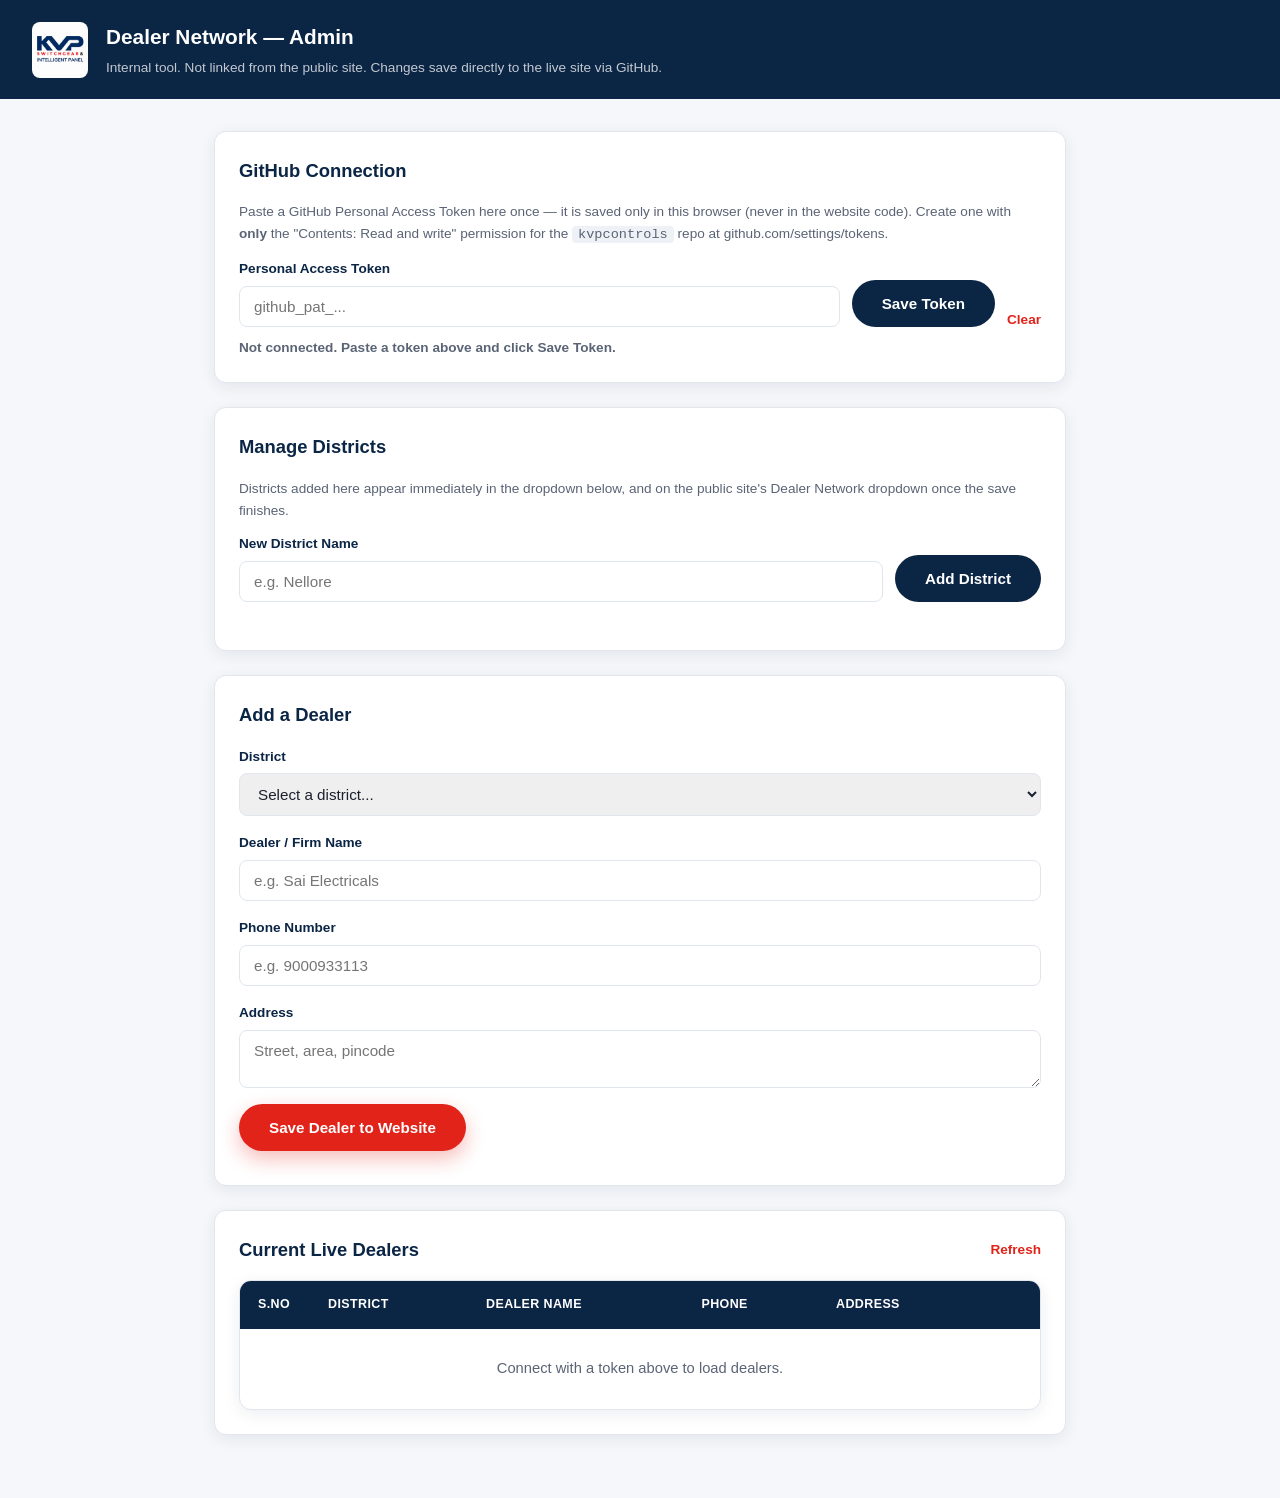
==== admin.html @ 0cc0f746 "Limit phone number input to exactly 10 digits in admin dealer form" ====
<!DOCTYPE html>
<html lang="en">
<head>
<meta charset="UTF-8" />
<meta name="viewport" content="width=device-width, initial-scale=1.0" />
<meta name="robots" content="noindex, nofollow" />
<title>KVP Dealer Admin | Internal Use Only</title>
<link rel="icon" href="assets/images/kvp-logo.jpeg" />
<link rel="stylesheet" href="css/styles.css" />
<link rel="stylesheet" href="css/admin.css" />
</head>
<body class="admin-body">

<header class="admin-header">
  <img src="assets/images/kvp-logo.jpeg" alt="KVP logo" />
  <div>
    <h1>Dealer Network &mdash; Admin</h1>
    <p>Internal tool. Not linked from the public site. Changes save directly to the live site via GitHub.</p>
  </div>
</header>

<main class="admin-main">

  <section class="admin-card" id="connectionCard">
    <h2>GitHub Connection</h2>
    <p class="admin-hint">
      Paste a GitHub Personal Access Token here once &mdash; it is saved only in this browser
      (never in the website code). Create one with <strong>only</strong> the "Contents: Read and write"
      permission for the <code>kvpcontrols</code> repo at
      <a href="https://github.com/settings/tokens?type=beta" target="_blank" rel="noopener">github.com/settings/tokens</a>.
    </p>
    <div class="admin-form admin-form-inline">
      <label class="admin-form-grow">
        Personal Access Token
        <input type="password" id="fToken" placeholder="github_pat_..." autocomplete="off" />
      </label>
      <button type="button" id="saveTokenBtn" class="btn btn-navy">Save Token</button>
      <button type="button" id="clearTokenBtn" class="btn-text-danger">Clear</button>
    </div>
    <p id="connectionStatus" class="admin-status"></p>
  </section>

  <section class="admin-card">
    <h2>Manage Districts</h2>
    <p class="admin-hint">Districts added here appear immediately in the dropdown below, and on the public site's Dealer Network dropdown once the save finishes.</p>
    <div class="admin-form admin-form-inline">
      <label class="admin-form-grow">
        New District Name
        <input type="text" id="fNewDistrict" placeholder="e.g. Nellore" />
      </label>
      <button type="button" id="addDistrictBtn" class="btn btn-navy">Add District</button>
    </div>
    <div id="districtChips" class="district-chips"></div>
    <p id="districtStatus" class="admin-status"></p>
  </section>

  <section class="admin-card">
    <h2>Add a Dealer</h2>
    <form id="dealerForm" class="admin-form">
      <label>
        District
        <select id="fDistrict" required>
          <option value="" disabled selected>Select a district...</option>
        </select>
      </label>
      <label>
        Dealer / Firm Name
        <input type="text" id="fName" placeholder="e.g. Sai Electricals" required />
      </label>
      <label>
        Phone Number
        <input type="tel" id="fPhone" placeholder="e.g. 9000933113" pattern="[0-9]{10}" maxlength="10" inputmode="numeric" title="10-digit phone number" required />
      </label>
      <label>
        Address
        <textarea id="fAddress" rows="2" placeholder="Street, area, pincode" required></textarea>
      </label>
      <button type="submit" class="btn btn-primary" id="submitBtn">Save Dealer to Website</button>
    </form>
    <p id="saveStatus" class="admin-status"></p>
  </section>

  <section class="admin-card">
    <div class="admin-card-head">
      <h2>Current Live Dealers</h2>
      <button type="button" id="refreshBtn" class="btn-text-danger">Refresh</button>
    </div>
    <div class="dealer-table-wrap">
      <table class="dealer-table">
        <thead><tr><th>S.No</th><th>District</th><th>Dealer Name</th><th>Phone</th><th>Address</th><th></th></tr></thead>
        <tbody id="adminDealerRows">
          <tr class="dealer-empty-row"><td colspan="6">Connect with a token above to load dealers.</td></tr>
        </tbody>
      </table>
    </div>
  </section>

</main>

<script src="js/admin.js"></script>
</body>
</html>
---- css/styles.css ----
@charset "UTF-8";
/* ==========================================================================
   KVP Switchgear & Intelligent Panel — Site Styles
   Brand palette pulled from KVP logo/brochure: navy, red, panel-orange
   ========================================================================== */

:root {
  --navy: #0b2545;
  --navy-dark: #081a33;
  --navy-light: #13395e;
  --red: #e2231a;
  --red-dark: #b81b14;
  --orange: #f5821f;
  --orange-dark: #d96c0a;
  --bg: #f5f7fa;
  --bg-alt: #eef1f6;
  --white: #ffffff;
  --text: #1a202c;
  --text-muted: #5a6475;
  --border: #e1e6ed;
  --shadow: 0 4px 16px rgba(11, 37, 69, 0.08);
  --shadow-lg: 0 12px 32px rgba(11, 37, 69, 0.14);
  --radius: 12px;
}

* {
  box-sizing: border-box;
}

html {
  scroll-behavior: smooth;
}

body {
  margin: 0;
  font-family: "Segoe UI", Roboto, Helvetica, Arial, sans-serif;
  background: var(--bg);
  color: var(--text);
  line-height: 1.6;
}

img {
  max-width: 100%;
  display: block;
}

a {
  color: inherit;
  text-decoration: none;
}

ul {
  margin: 0;
  padding: 0;
  list-style: none;
}

.container {
  width: 100%;
  max-width: 1180px;
  margin: 0 auto;
  padding: 0 24px;
}

section {
  padding: 60px 0;
}

.section-tag {
  display: inline-block;
  color: var(--red);
  font-weight: 700;
  letter-spacing: 1.5px;
  text-transform: uppercase;
  font-size: 0.8rem;
  margin-bottom: 10px;
}

.section-head {
  max-width: 680px;
  margin: 0 auto 36px;
  text-align: center;
}

.section-head h2 {
  font-size: 2.1rem;
  color: var(--navy);
  margin: 0 0 12px;
}

.section-head p {
  color: var(--text-muted);
  margin: 0;
}

.btn {
  display: inline-flex;
  align-items: center;
  gap: 8px;
  padding: 13px 28px;
  border-radius: 999px;
  font-weight: 600;
  font-size: 0.95rem;
  border: 2px solid transparent;
  cursor: pointer;
  transition: transform 0.15s ease, box-shadow 0.15s ease, background 0.15s ease;
}

.btn:hover {
  transform: translateY(-2px);
}

.btn-primary {
  background: var(--red);
  color: var(--white);
  box-shadow: 0 8px 20px rgba(226, 35, 26, 0.3);
}

.btn-primary:hover {
  background: var(--red-dark);
}

.btn-outline {
  background: transparent;
  color: var(--white);
  border-color: rgba(255, 255, 255, 0.6);
}

.btn-outline:hover {
  background: rgba(255, 255, 255, 0.12);
}

.btn-navy {
  background: var(--navy);
  color: var(--white);
}

.btn-navy:hover {
  background: var(--navy-light);
}

.btn-orange {
  background: var(--orange);
  color: var(--white);
  box-shadow: 0 8px 20px rgba(245, 130, 31, 0.35);
}

.btn-orange:hover {
  background: var(--orange-dark);
}

.btn-blue {
  background: var(--navy-light);
  color: var(--white);
  border-color: rgba(255, 255, 255, 0.3);
  box-shadow: 0 8px 20px rgba(19, 57, 94, 0.45);
}

.btn-blue:hover {
  background: #1d4a79;
}

/* ---------- Header ---------- */
.site-header {
  position: sticky;
  top: 0;
  z-index: 100;
  background: var(--white);
  box-shadow: 0 2px 10px rgba(11, 37, 69, 0.08);
}

.nav-wrap {
  display: flex;
  align-items: center;
  justify-content: space-between;
  padding: 12px 24px;
  max-width: 1180px;
  margin: 0 auto;
}

.brand {
  display: flex;
  align-items: center;
  gap: 10px;
  font-weight: 800;
  color: var(--navy);
}

.brand img {
  height: 84px;
  width: 84px;
  object-fit: contain;
  border-radius: 8px;
}

.nav-links {
  display: flex;
  gap: 8px;
  align-items: center;
}

.nav-links a {
  padding: 10px 16px;
  border-radius: 999px;
  font-weight: 600;
  color: var(--navy);
  font-size: 0.95rem;
  transition: background 0.15s ease, color 0.15s ease;
}

.nav-links a:hover,
.nav-links a.active {
  background: var(--navy);
  color: var(--white);
}

.nav-links a.cta {
  background: var(--red);
  color: var(--white);
}

.nav-links a.cta:hover {
  background: var(--red-dark);
}

.nav-links a.nav-search-link {
  display: flex;
  align-items: center;
  gap: 7px;
  white-space: nowrap;
}

.nav-links a.nav-search-link svg {
  width: 16px;
  height: 16px;
  fill: none;
  stroke: currentColor;
  stroke-width: 2;
  stroke-linecap: round;
  flex-shrink: 0;
}

.nav-toggle {
  display: none;
  flex-direction: column;
  gap: 5px;
  background: none;
  border: none;
  cursor: pointer;
  padding: 6px;
}

.nav-toggle span {
  width: 26px;
  height: 3px;
  background: var(--navy);
  border-radius: 2px;
}

/* ---------- Hero ---------- */
.hero {
  background: linear-gradient(135deg, var(--navy) 0%, var(--navy-dark) 100%);
  color: var(--white);
  position: relative;
  overflow: hidden;
  padding: 0;
}

.hero::after {
  content: "";
  position: absolute;
  right: -120px;
  top: -120px;
  width: 420px;
  height: 420px;
  border-radius: 50%;
  background: radial-gradient(circle, rgba(245, 130, 31, 0.35), transparent 70%);
}

.hero .container {
  display: grid;
  grid-template-columns: 1.1fr 0.9fr;
  gap: 48px;
  align-items: center;
  padding-top: 44px;
  padding-bottom: 48px;
  position: relative;
  z-index: 1;
}

.hero-badge {
  display: inline-block;
  background: rgba(245, 130, 31, 0.15);
  border: 1px solid var(--orange);
  color: var(--orange);
  padding: 6px 16px;
  border-radius: 999px;
  font-size: 0.8rem;
  font-weight: 700;
  letter-spacing: 1px;
  text-transform: uppercase;
  margin-bottom: 18px;
}

.hero h1 {
  font-size: 2.75rem;
  margin: 0 0 16px;
  line-height: 1.15;
}

.hero h1 .accent {
  color: var(--orange);
}

.hero p.lead {
  color: rgba(255, 255, 255, 0.82);
  font-size: 1.1rem;
  max-width: 520px;
  margin: 0 0 28px;
}

.hero-actions {
  display: flex;
  gap: 14px;
  flex-wrap: wrap;
  margin-bottom: 36px;
}

.hero-stats {
  display: flex;
  gap: 32px;
  flex-wrap: wrap;
}

.hero-stats div strong {
  display: block;
  font-size: 1.6rem;
  color: var(--orange);
}

.hero-stats div span {
  color: rgba(255, 255, 255, 0.7);
  font-size: 0.85rem;
}

.hero-media {
  background: rgba(255, 255, 255, 0.06);
  border: 1px solid rgba(255, 255, 255, 0.15);
  border-radius: var(--radius);
  padding: 18px;
}

/* Custom illustrated panel mockup (not a photo) representing the digital display */
.panel-mock {
  background: var(--navy-dark);
  border-radius: 10px;
  padding: 24px;
  border: 1px solid rgba(255, 255, 255, 0.1);
}

.panel-mock-top {
  display: flex;
  align-items: center;
  gap: 8px;
  margin-bottom: 18px;
}

.panel-mock-top .dot {
  width: 10px;
  height: 10px;
  border-radius: 50%;
}

.dot-green { background: #2ecc71; }
.dot-amber { background: var(--orange); }
.dot-red { background: var(--red); }

.panel-mock-label {
  margin-left: auto;
  font-size: 0.68rem;
  letter-spacing: 1px;
  text-transform: uppercase;
  color: rgba(255, 255, 255, 0.55);
}

.panel-mock-display {
  display: flex;
  gap: 16px;
  background: rgba(0, 0, 0, 0.35);
  border-radius: 8px;
  padding: 18px 20px;
  margin-bottom: 20px;
}

.panel-mock-display div {
  flex: 1;
}

.panel-mock-display span {
  display: block;
  font-size: 0.68rem;
  color: rgba(255, 255, 255, 0.5);
  text-transform: uppercase;
  letter-spacing: 0.5px;
  margin-bottom: 4px;
}

.panel-mock-display strong {
  font-family: "Consolas", "Courier New", monospace;
  font-size: 1.7rem;
  color: #4ade80;
  letter-spacing: 1px;
}

.panel-mock-checks {
  display: grid;
  gap: 11px;
}

.panel-mock-checks li {
  display: flex;
  align-items: center;
  gap: 10px;
  font-size: 0.88rem;
  color: rgba(255, 255, 255, 0.85);
}

.panel-mock-checks li .tick {
  width: 18px;
  height: 18px;
  flex-shrink: 0;
  border-radius: 50%;
  background: rgba(74, 222, 128, 0.18);
  color: #4ade80;
  display: flex;
  align-items: center;
  justify-content: center;
  font-size: 0.7rem;
}

/* ---------- Trust strip ---------- */
.trust-strip {
  background: var(--white);
  border-bottom: 1px solid var(--border);
  padding: 22px 0;
}

.trust-strip .container {
  display: flex;
  flex-wrap: wrap;
  gap: 24px;
  justify-content: space-between;
  align-items: center;
}

.trust-item {
  display: flex;
  align-items: center;
  gap: 10px;
  color: var(--navy);
  font-weight: 700;
  font-size: 0.92rem;
}

.trust-item .icon {
  width: 36px;
  height: 36px;
  border-radius: 50%;
  background: var(--bg-alt);
  display: flex;
  align-items: center;
  justify-content: center;
  font-size: 1.1rem;
  flex-shrink: 0;
}

/* ---------- About ---------- */
.about {
  background: var(--white);
}

.about .container {
  display: grid;
  grid-template-columns: 1fr 1fr;
  gap: 56px;
  align-items: center;
}

.about h2 {
  font-size: 2.1rem;
  color: var(--navy);
  margin-top: 0;
}

.about p {
  color: var(--text-muted);
}

.about-pills {
  display: flex;
  flex-wrap: wrap;
  gap: 10px;
  margin-top: 18px;
}

.about-pills span {
  background: var(--bg-alt);
  color: var(--navy);
  font-weight: 700;
  font-size: 0.82rem;
  padding: 8px 14px;
  border-radius: 999px;
  border: 1px solid var(--border);
}

.range-block {
  margin-top: 28px;
}

.range-block h4 {
  color: var(--navy);
  font-size: 1rem;
  margin: 0 0 14px;
}

.range-list {
  grid-template-columns: repeat(2, 1fr);
  column-gap: 16px;
}

.about-card {
  background: var(--bg-alt);
  border-radius: var(--radius);
  padding: 28px;
}

.coverage-stats {
  display: flex;
  gap: 12px;
  margin-bottom: 20px;
}

.coverage-stats div {
  flex: 1;
  text-align: center;
  background: var(--white);
  border-radius: 10px;
  padding: 16px 8px;
  box-shadow: var(--shadow);
}

.coverage-stats strong {
  display: block;
  font-size: 1.5rem;
  color: var(--navy);
}

.coverage-stats span {
  font-size: 0.72rem;
  color: var(--text-muted);
  text-transform: uppercase;
  letter-spacing: 0.4px;
}

.about-list {
  display: grid;
  gap: 10px;
}

.about-list li {
  display: flex;
  gap: 10px;
  align-items: flex-start;
  color: var(--text);
  font-size: 0.95rem;
}

.about-list li::before {
  content: "✓";
  color: var(--white);
  background: var(--navy);
  width: 20px;
  height: 20px;
  flex-shrink: 0;
  border-radius: 50%;
  display: flex;
  align-items: center;
  justify-content: center;
  font-size: 0.7rem;
  margin-top: 2px;
}

/* ---------- Features ---------- */
.features {
  background: var(--bg);
}

.feature-grid {
  display: grid;
  grid-template-columns: repeat(4, 1fr);
  gap: 20px;
}

.feature-card {
  background: var(--white);
  border-radius: var(--radius);
  padding: 26px 20px;
  text-align: center;
  box-shadow: var(--shadow);
  transition: transform 0.15s ease;
}

.feature-card:hover {
  transform: translateY(-4px);
}

.feature-card .icon {
  width: 56px;
  height: 56px;
  margin: 0 auto 14px;
  border-radius: 50%;
  background: linear-gradient(135deg, var(--navy), var(--navy-light));
  color: var(--orange);
  display: flex;
  align-items: center;
  justify-content: center;
  font-size: 1.5rem;
}

.feature-card h3 {
  font-size: 1rem;
  margin: 0 0 6px;
  color: var(--navy);
}

.feature-card p {
  font-size: 0.85rem;
  color: var(--text-muted);
  margin: 0;
}

/* ---------- Products ---------- */
.products {
  background: var(--white);
}

.products-toolbar {
  display: flex;
  align-items: center;
  justify-content: center;
  margin-bottom: 28px;
}

.view-toggle {
  display: inline-flex;
  background: var(--bg-alt);
  border-radius: 999px;
  padding: 4px;
  gap: 2px;
}

.view-btn {
  display: flex;
  align-items: center;
  justify-content: center;
  width: 38px;
  height: 34px;
  border: none;
  border-radius: 999px;
  background: transparent;
  color: var(--text-muted);
  cursor: pointer;
  transition: background 0.18s ease, color 0.18s ease;
}

.view-btn svg {
  width: 17px;
  height: 17px;
  fill: currentColor;
}

.view-btn:hover {
  color: var(--navy);
}

.view-btn.active {
  background: var(--navy);
  color: var(--white);
  box-shadow: var(--shadow);
}

.product-grid {
  display: grid;
  gap: 26px;
}

.product-grid.view-grid {
  grid-template-columns: repeat(2, 1fr);
}

.product-grid.view-list {
  grid-template-columns: 1fr;
}

.product-card {
  border: 1px solid var(--border);
  border-radius: var(--radius);
  overflow: hidden;
  background: var(--white);
  box-shadow: var(--shadow);
  display: flex;
  flex-direction: column;
  transition: transform 0.2s ease, box-shadow 0.2s ease;
}

.product-card:hover {
  transform: translateY(-6px);
  box-shadow: var(--shadow-lg);
}

/* List view: image tile beside content instead of stacked */
.view-list .product-card {
  flex-direction: row;
  align-items: stretch;
}

.view-list .product-media {
  flex: 0 0 220px;
  min-height: auto;
}

.view-list .product-body {
  flex: 1;
}

.product-media {
  position: relative;
  background: linear-gradient(160deg, var(--bg-alt) 0%, #e4e9f1 100%);
  padding: 22px;
  display: flex;
  align-items: center;
  justify-content: center;
  min-height: 240px;
  overflow: hidden;
}

.product-media::before {
  content: "";
  position: absolute;
  top: -40%;
  right: -30%;
  width: 70%;
  height: 180%;
  background: linear-gradient(135deg, var(--navy), var(--navy-light));
  opacity: 0.08;
  transform: rotate(18deg);
}

.product-media.orange::before {
  background: linear-gradient(135deg, var(--orange), var(--orange-dark));
  opacity: 0.14;
}

.product-media.red::before {
  background: linear-gradient(135deg, var(--red), var(--red-dark));
  opacity: 0.12;
}

.product-media img {
  position: relative;
  max-width: 100%;
  max-height: 230px;
  width: auto;
  object-fit: contain;
  filter: drop-shadow(0 10px 18px rgba(11, 37, 69, 0.18));
  transition: transform 0.25s ease;
}

.product-card:hover .product-media img {
  transform: translateY(-4px) scale(1.03);
}

.product-body {
  padding: 20px 22px 24px;
  display: flex;
  flex-direction: column;
  flex: 1;
}

.product-badges {
  display: flex;
  gap: 8px;
  flex-wrap: wrap;
  margin-bottom: 10px;
}

.badge {
  font-size: 0.7rem;
  font-weight: 800;
  letter-spacing: 0.4px;
  text-transform: uppercase;
  padding: 4px 10px;
  border-radius: 999px;
}

.badge-phase {
  background: rgba(11, 37, 69, 0.08);
  color: var(--navy);
}

.badge-new {
  background: rgba(226, 35, 26, 0.1);
  color: var(--red);
}

.product-body h3 {
  margin: 0 0 6px;
  color: var(--navy);
  font-size: 1.2rem;
}

.product-body .model {
  color: var(--orange-dark);
  font-weight: 700;
  font-size: 0.85rem;
  margin-bottom: 10px;
}

.product-body p.desc {
  color: var(--text-muted);
  font-size: 0.9rem;
  margin: 0 0 14px;
}

.product-features {
  margin: 0 0 16px;
  display: grid;
  gap: 6px;
}

.product-features li {
  font-size: 0.85rem;
  display: flex;
  gap: 8px;
  color: var(--text);
}

.product-features li::before {
  content: "⚡";
  font-size: 0.75rem;
}

.details-toggle {
  display: inline-flex;
  align-items: center;
  gap: 6px;
  background: none;
  border: none;
  padding: 0 0 12px;
  margin: 0;
  color: var(--navy);
  font-weight: 700;
  font-size: 0.82rem;
  cursor: pointer;
}

.details-toggle:hover {
  color: var(--red);
}

.details-toggle .chevron {
  display: inline-block;
  transition: transform 0.2s ease;
  font-size: 0.75rem;
}

.details-toggle[aria-expanded="true"] .chevron {
  transform: rotate(180deg);
}

.product-collapsible {
  max-height: 0;
  overflow: hidden;
  transition: max-height 0.25s ease;
}

.product-collapsible.open {
  max-height: 320px;
}

.brochure-note {
  text-align: center;
  margin-top: 8px;
  color: var(--text-muted);
  font-size: 0.9rem;
}

.brochure-note a {
  color: var(--red);
  font-weight: 700;
}

/* ---------- Dealers ---------- */
.dealers {
  background: var(--bg);
}

.dealer-controls {
  display: flex;
  gap: 14px;
  flex-wrap: wrap;
  justify-content: center;
  margin-bottom: 36px;
}

.dealer-controls select,
.dealer-controls input[type="search"] {
  padding: 13px 20px;
  border-radius: 999px;
  border: 1px solid var(--border);
  font-size: 0.95rem;
  font-weight: 600;
  color: var(--navy);
  background: var(--white);
  min-width: 240px;
}

.dealer-controls input[type="search"] {
  font-weight: 500;
}

.dealer-controls select:focus,
.dealer-controls input[type="search"]:focus {
  outline: 2px solid var(--orange);
}

.dealer-table-wrap {
  background: var(--white);
  border: 1px solid var(--border);
  border-radius: var(--radius);
  box-shadow: var(--shadow);
  overflow-x: auto;
}

.dealer-table {
  width: 100%;
  border-collapse: collapse;
  min-width: 560px;
}

.dealer-table th {
  background: var(--navy);
  color: var(--white);
  text-align: left;
  padding: 14px 18px;
  font-size: 0.78rem;
  text-transform: uppercase;
  letter-spacing: 0.4px;
}

.dealer-table th:first-child {
  width: 70px;
}

.dealer-table td {
  padding: 14px 18px;
  border-bottom: 1px solid var(--border);
  font-size: 0.92rem;
  color: var(--text);
}

.dealer-table tbody tr:last-child td {
  border-bottom: none;
}

.dealer-table tbody tr:hover td {
  background: var(--bg-alt);
}

.dealer-table a.phone {
  color: var(--navy);
  font-weight: 700;
}

.dealer-empty-row td {
  text-align: center;
  color: var(--text-muted);
  padding: 28px 18px;
}

.dealer-empty {
  text-align: center;
  background: var(--white);
  border: 2px dashed var(--border);
  border-radius: var(--radius);
  padding: 48px 24px;
  color: var(--text-muted);
}

.dealer-empty .icon {
  font-size: 2.2rem;
  margin-bottom: 10px;
}

.dealer-empty h4 {
  color: var(--navy);
  margin: 0 0 8px;
}

/* ---------- Contact ---------- */
.contact {
  background: linear-gradient(135deg, var(--navy) 0%, var(--navy-dark) 100%);
  color: var(--white);
}

.contact .section-head h2,
.contact .section-head p {
  color: var(--white);
}

.contact .section-head p {
  color: rgba(255, 255, 255, 0.75);
}

.contact-grid {
  display: grid;
  grid-template-columns: repeat(3, 1fr);
  gap: 20px;
}

.contact-card {
  background: rgba(255, 255, 255, 0.06);
  border: 1px solid rgba(255, 255, 255, 0.15);
  border-radius: var(--radius);
  padding: 26px;
  scroll-margin-top: 100px;
}

.contact-card .icon {
  width: 46px;
  height: 46px;
  border-radius: 50%;
  background: var(--orange);
  color: var(--navy-dark);
  display: flex;
  align-items: center;
  justify-content: center;
  font-size: 1.2rem;
  margin-bottom: 14px;
}

.contact-card h4 {
  margin: 0 0 8px;
}

.contact-card p,
.contact-card a {
  color: rgba(255, 255, 255, 0.82);
  font-size: 0.92rem;
  margin: 0;
}

.contact-card a.phone-link {
  display: block;
  font-weight: 700;
  color: var(--orange);
  margin-top: 4px;
}

/* ---------- Footer ---------- */
.site-footer {
  background: var(--navy-dark);
  color: rgba(255, 255, 255, 0.7);
  padding: 32px 0;
  font-size: 0.85rem;
}

.footer-row {
  display: flex;
  justify-content: space-between;
  align-items: center;
  flex-wrap: wrap;
  gap: 12px;
}

.footer-row .tagline {
  color: var(--orange);
  font-weight: 700;
}

/* ---------- Floating call/WhatsApp buttons ---------- */
.float-contact {
  position: fixed;
  right: 22px;
  bottom: 22px;
  z-index: 999;
  display: flex;
  flex-direction: column;
  gap: 14px;
}

.float-btn {
  width: 56px;
  height: 56px;
  border-radius: 50%;
  display: flex;
  align-items: center;
  justify-content: center;
  box-shadow: 0 8px 22px rgba(11, 37, 69, 0.35);
  color: var(--white);
  transition: transform 0.18s ease, box-shadow 0.18s ease;
}

.float-btn svg {
  width: 26px;
  height: 26px;
  fill: currentColor;
}

.float-btn:hover {
  transform: translateY(-3px) scale(1.05);
  box-shadow: 0 12px 26px rgba(11, 37, 69, 0.4);
}

.float-btn.whatsapp {
  background: #25d366;
}

.float-btn.call {
  background: var(--navy);
}

@media (max-width: 720px) {
  .float-contact {
    right: 16px;
    bottom: 16px;
  }

  .float-btn {
    width: 50px;
    height: 50px;
  }

  .float-btn svg {
    width: 22px;
    height: 22px;
  }
}

/* ---------- Responsive ---------- */
@media (max-width: 960px) {
  .hero .container {
    grid-template-columns: 1fr;
  }

  .about .container {
    grid-template-columns: 1fr;
  }

  .feature-grid {
    grid-template-columns: repeat(2, 1fr);
  }

  .contact-grid {
    grid-template-columns: 1fr;
  }
}

@media (max-width: 720px) {
  .nav-links {
    position: absolute;
    top: 100%;
    left: 0;
    right: 0;
    background: var(--white);
    flex-direction: column;
    align-items: stretch;
    padding: 12px 24px 20px;
    box-shadow: var(--shadow);
    display: none;
  }

  .nav-links.open {
    display: flex;
  }

  .nav-toggle {
    display: flex;
  }

  .hero h1 {
    font-size: 2.1rem;
  }

  .feature-grid {
    grid-template-columns: 1fr;
  }

  .product-grid.view-grid {
    grid-template-columns: repeat(2, 1fr);
    gap: 14px;
  }

  .product-grid.view-list {
    grid-template-columns: 1fr;
  }

  /* Shrink card chrome so 2-up grid cards stay readable on phone widths */
  .view-grid .product-media {
    padding: 14px;
    min-height: 150px;
  }

  .view-grid .product-media img {
    max-height: 130px;
  }

  .view-grid .product-body {
    padding: 14px 14px 18px;
  }

  .view-grid .product-body h3 {
    font-size: 1rem;
  }

  .view-grid .desc {
    display: none;
  }

  .view-grid .product-features li {
    font-size: 0.75rem;
  }

  .view-list .product-card {
    flex-direction: column;
  }

  .view-list .product-media {
    flex: none;
  }

  section {
    padding: 44px 0;
  }
}
---- css/admin.css ----
/* Admin page — internal dealer data-entry tool. Reuses variables/tokens from styles.css. */

.admin-body {
  background: var(--bg);
  min-height: 100vh;
}

.admin-header {
  display: flex;
  align-items: center;
  gap: 18px;
  background: var(--navy);
  color: var(--white);
  padding: 20px 32px;
}

.admin-header img {
  height: 56px;
  width: 56px;
  object-fit: contain;
  border-radius: 8px;
}

.admin-header h1 {
  margin: 0 0 4px;
  font-size: 1.3rem;
}

.admin-header p {
  margin: 0;
  color: rgba(255, 255, 255, 0.75);
  font-size: 0.85rem;
}

.admin-header code {
  background: rgba(255, 255, 255, 0.15);
  padding: 1px 6px;
  border-radius: 4px;
}

.admin-main {
  max-width: 900px;
  margin: 0 auto;
  padding: 32px 24px 64px;
  display: grid;
  gap: 24px;
}

.admin-card {
  background: var(--white);
  border: 1px solid var(--border);
  border-radius: var(--radius);
  box-shadow: var(--shadow);
  padding: 24px;
}

.admin-card h2 {
  margin: 0 0 16px;
  color: var(--navy);
  font-size: 1.15rem;
}

.admin-card-head {
  display: flex;
  align-items: center;
  justify-content: space-between;
  margin-bottom: 16px;
}

.admin-card-head h2 {
  margin: 0;
}

.admin-form {
  display: grid;
  gap: 16px;
}

.admin-form label {
  display: grid;
  gap: 6px;
  font-weight: 700;
  font-size: 0.85rem;
  color: var(--navy);
}

.admin-form input,
.admin-form select,
.admin-form textarea {
  padding: 11px 14px;
  border-radius: 8px;
  border: 1px solid var(--border);
  font-size: 0.95rem;
  font-weight: 500;
  color: var(--text);
  font-family: inherit;
}

.admin-form input:focus,
.admin-form select:focus,
.admin-form textarea:focus {
  outline: 2px solid var(--orange);
}

.admin-form button {
  justify-self: start;
}

.admin-form-inline {
  display: flex;
  align-items: flex-end;
  gap: 12px;
  flex-wrap: wrap;
}

.admin-form-inline .admin-form-grow {
  flex: 1;
  min-width: 220px;
}

.admin-status {
  margin: 10px 0 0;
  font-size: 0.85rem;
  font-weight: 600;
  color: var(--text-muted);
}

.admin-status-success {
  color: #1a7f37;
}

.admin-status-error {
  color: var(--red);
}

.admin-status-neutral {
  color: var(--text-muted);
}

.admin-hint {
  color: var(--text-muted);
  font-size: 0.85rem;
  margin: 0 0 12px;
}

.admin-hint code {
  background: var(--bg-alt);
  padding: 1px 6px;
  border-radius: 4px;
}

.admin-code {
  width: 100%;
  font-family: "Consolas", "Courier New", monospace;
  font-size: 0.85rem;
  background: var(--navy-dark);
  color: #c3e88d;
  border: none;
  border-radius: 8px;
  padding: 16px;
  resize: vertical;
}

.btn-text-danger {
  background: none;
  border: none;
  color: var(--red);
  font-weight: 700;
  font-size: 0.85rem;
  cursor: pointer;
  padding: 0;
}

.btn-text-danger:hover {
  text-decoration: underline;
}

.district-chips {
  display: flex;
  flex-wrap: wrap;
  gap: 8px;
  margin-top: 14px;
}

.district-chips-empty {
  color: var(--text-muted);
  font-size: 0.85rem;
}

.district-chip {
  display: inline-flex;
  align-items: center;
  gap: 6px;
  background: var(--bg-alt);
  color: var(--navy);
  font-weight: 700;
  font-size: 0.82rem;
  padding: 6px 8px 6px 14px;
  border-radius: 999px;
  border: 1px solid var(--border);
}

.district-chip button {
  background: none;
  border: none;
  color: var(--text-muted);
  font-size: 1rem;
  line-height: 1;
  cursor: pointer;
  padding: 2px 4px;
}

.district-chip button:hover {
  color: var(--red);
}
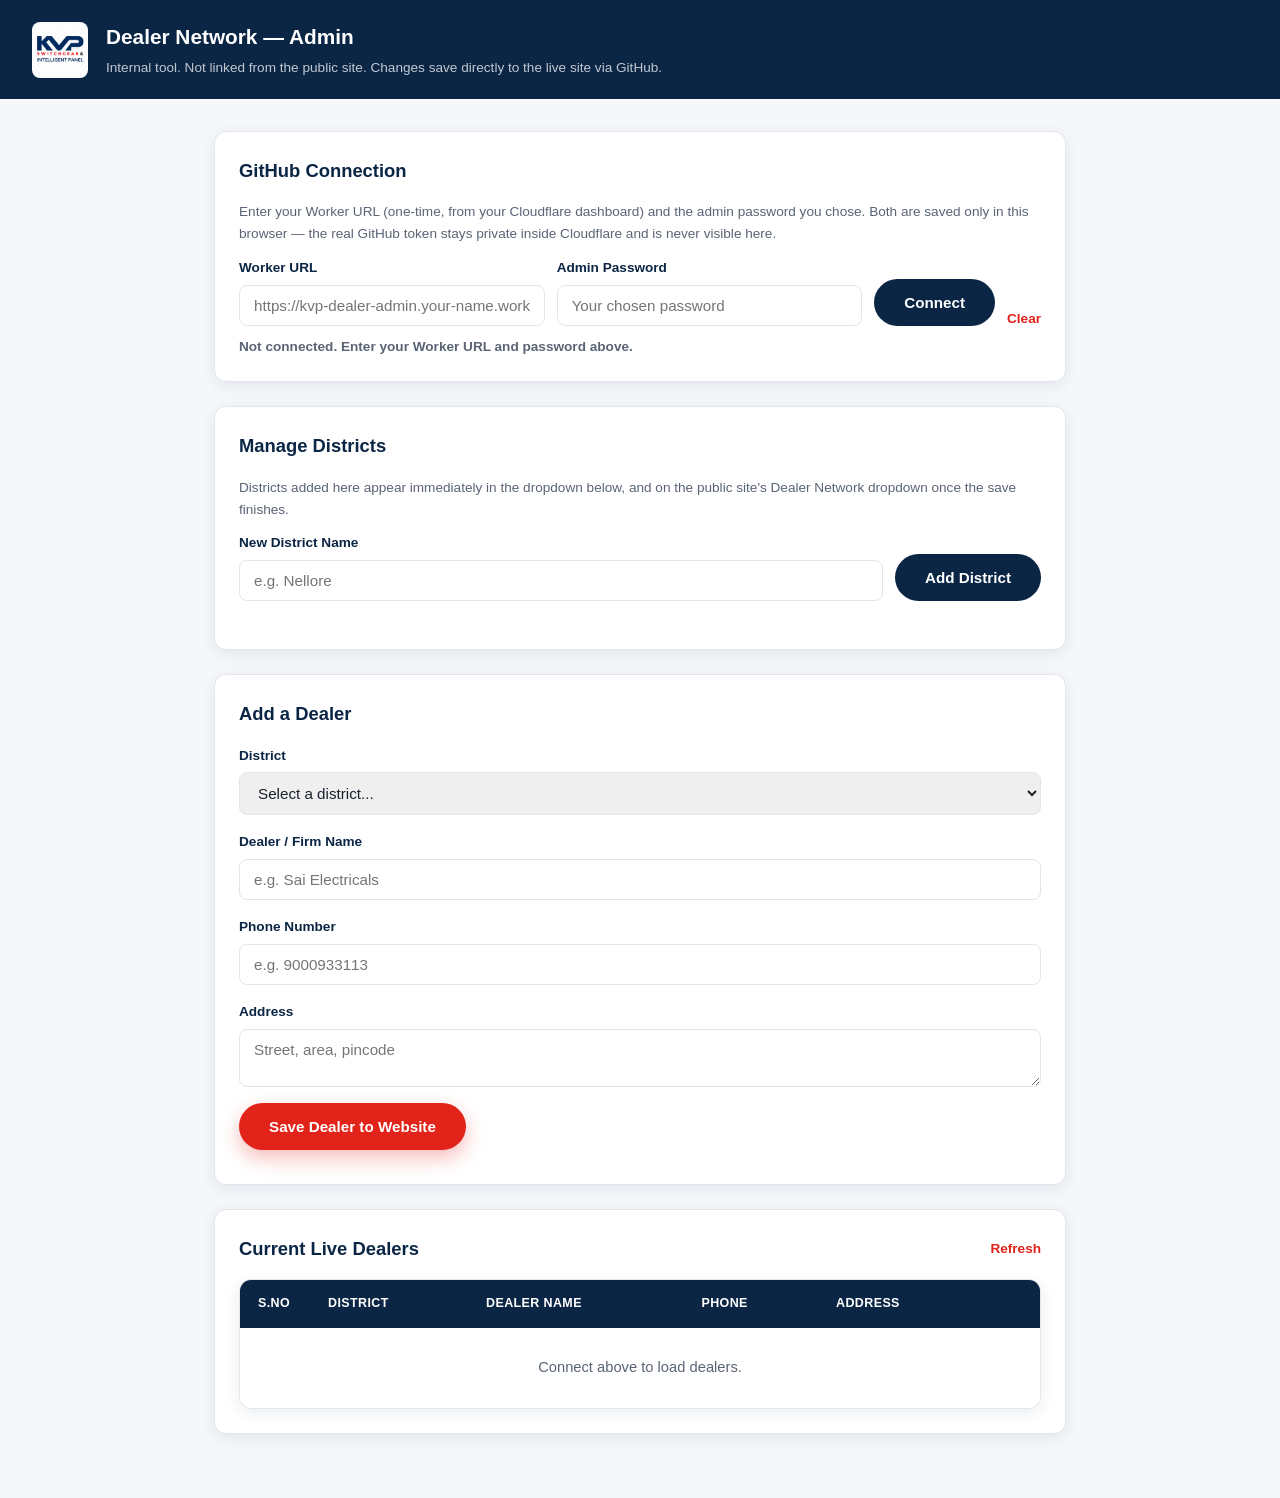
==== commit 84bb296e: "Add Cloudflare Worker relay for admin page so it only needs a simple password instead of a GitHub to" ====
--- a/admin.html
+++ b/admin.html
@@ -24,17 +24,20 @@
   <section class="admin-card" id="connectionCard">
     <h2>GitHub Connection</h2>
     <p class="admin-hint">
-      Paste a GitHub Personal Access Token here once &mdash; it is saved only in this browser
-      (never in the website code). Create one with <strong>only</strong> the "Contents: Read and write"
-      permission for the <code>kvpcontrols</code> repo at
-      <a href="https://github.com/settings/tokens?type=beta" target="_blank" rel="noopener">github.com/settings/tokens</a>.
+      Enter your Worker URL (one-time, from your Cloudflare dashboard) and the admin password you
+      chose. Both are saved only in this browser &mdash; the real GitHub token stays private inside
+      Cloudflare and is never visible here.
     </p>
     <div class="admin-form admin-form-inline">
       <label class="admin-form-grow">
-        Personal Access Token
-        <input type="password" id="fToken" placeholder="github_pat_..." autocomplete="off" />
+        Worker URL
+        <input type="text" id="fWorkerUrl" placeholder="https://kvp-dealer-admin.your-name.workers.dev" autocomplete="off" />
       </label>
-      <button type="button" id="saveTokenBtn" class="btn btn-navy">Save Token</button>
+      <label class="admin-form-grow">
+        Admin Password
+        <input type="password" id="fPassword" placeholder="Your chosen password" autocomplete="off" />
+      </label>
+      <button type="button" id="saveTokenBtn" class="btn btn-navy">Connect</button>
       <button type="button" id="clearTokenBtn" class="btn-text-danger">Clear</button>
     </div>
     <p id="connectionStatus" class="admin-status"></p>
@@ -89,7 +92,7 @@
       <table class="dealer-table">
         <thead><tr><th>S.No</th><th>District</th><th>Dealer Name</th><th>Phone</th><th>Address</th><th></th></tr></thead>
         <tbody id="adminDealerRows">
-          <tr class="dealer-empty-row"><td colspan="6">Connect with a token above to load dealers.</td></tr>
+          <tr class="dealer-empty-row"><td colspan="6">Connect above to load dealers.</td></tr>
         </tbody>
       </table>
     </div>
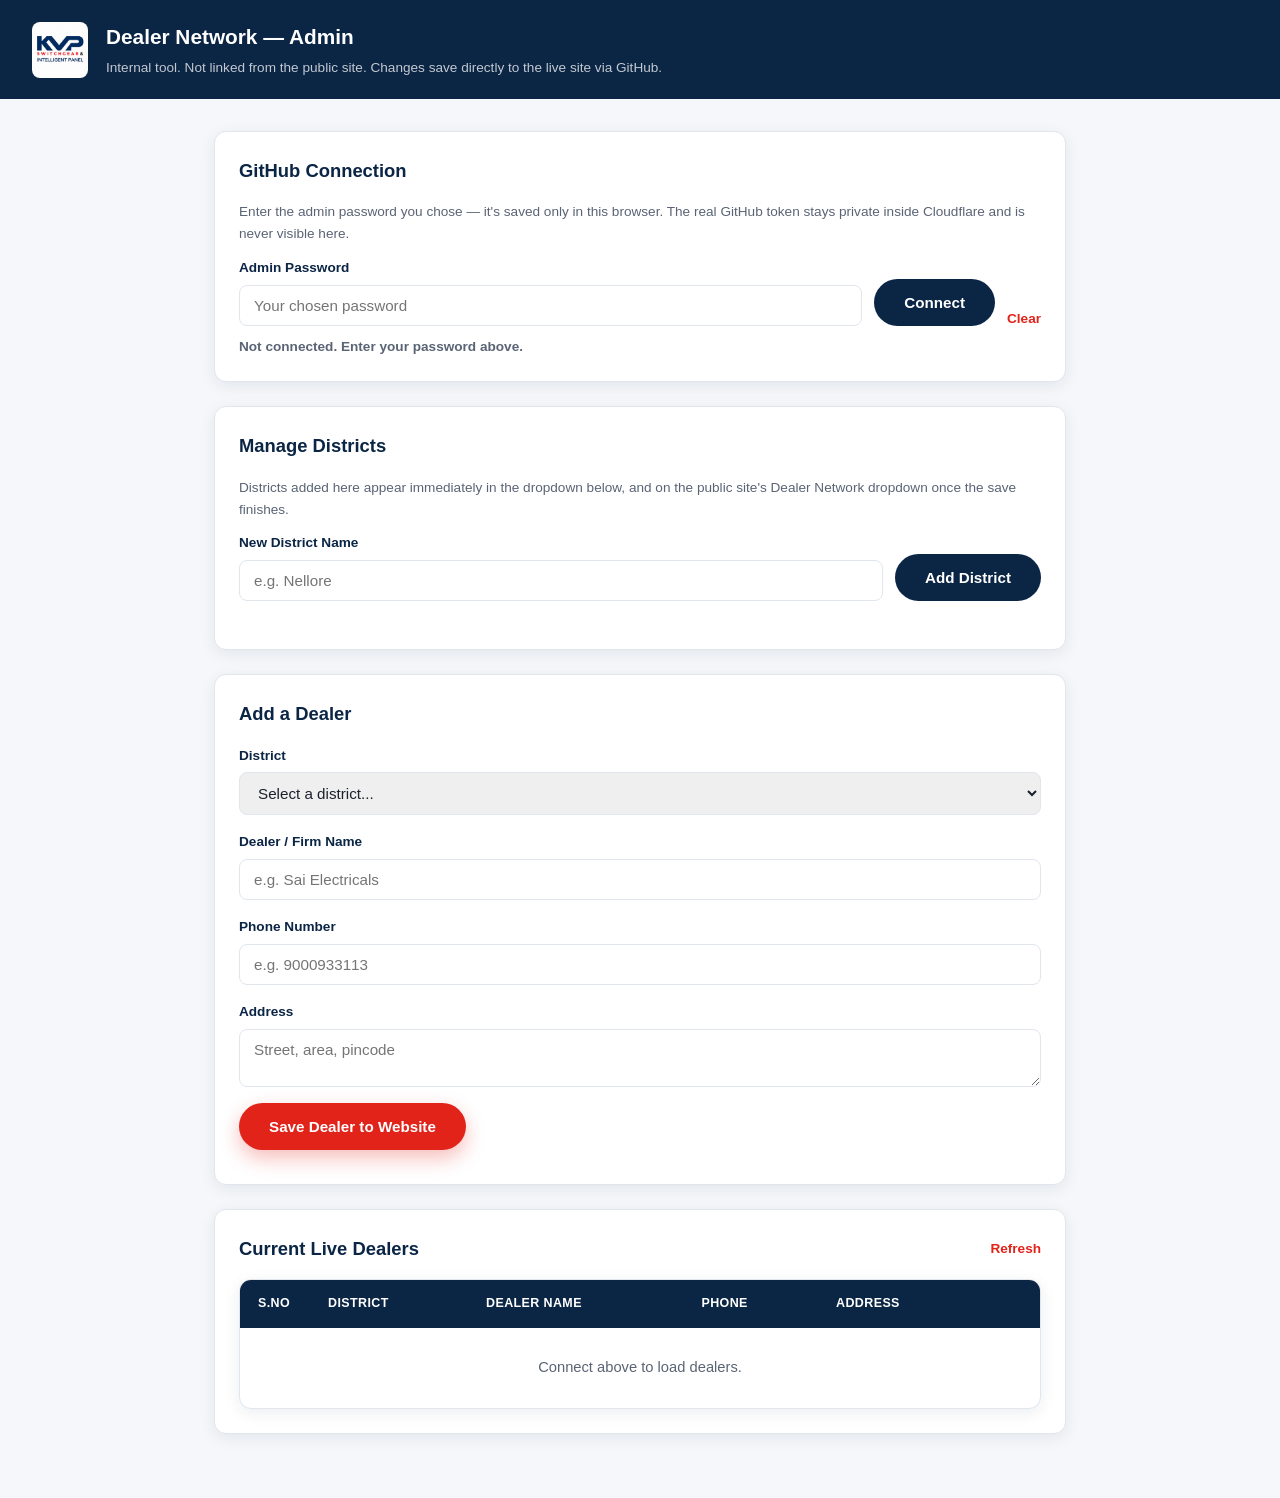
==== commit 1cb74b0c: "Hardcode Worker URL in admin.js so only a password is needed to connect" ====
--- a/admin.html
+++ b/admin.html
@@ -24,15 +24,10 @@
   <section class="admin-card" id="connectionCard">
     <h2>GitHub Connection</h2>
     <p class="admin-hint">
-      Enter your Worker URL (one-time, from your Cloudflare dashboard) and the admin password you
-      chose. Both are saved only in this browser &mdash; the real GitHub token stays private inside
-      Cloudflare and is never visible here.
+      Enter the admin password you chose &mdash; it's saved only in this browser. The real GitHub
+      token stays private inside Cloudflare and is never visible here.
     </p>
     <div class="admin-form admin-form-inline">
-      <label class="admin-form-grow">
-        Worker URL
-        <input type="text" id="fWorkerUrl" placeholder="https://kvp-dealer-admin.your-name.workers.dev" autocomplete="off" />
-      </label>
       <label class="admin-form-grow">
         Admin Password
         <input type="password" id="fPassword" placeholder="Your chosen password" autocomplete="off" />
@@ -78,7 +73,10 @@
         Address
         <textarea id="fAddress" rows="2" placeholder="Street, area, pincode" required></textarea>
       </label>
-      <button type="submit" class="btn btn-primary" id="submitBtn">Save Dealer to Website</button>
+      <div class="admin-form-inline">
+        <button type="submit" class="btn btn-primary" id="submitBtn">Save Dealer to Website</button>
+        <button type="button" id="cancelEditBtn" class="btn-text-danger" hidden>Cancel Edit</button>
+      </div>
     </form>
     <p id="saveStatus" class="admin-status"></p>
   </section>
--- a/css/admin.css
+++ b/css/admin.css
@@ -175,6 +175,20 @@
   text-decoration: underline;
 }
 
+.btn-text-navy {
+  background: none;
+  border: none;
+  color: var(--navy);
+  font-weight: 700;
+  font-size: 0.85rem;
+  cursor: pointer;
+  padding: 0;
+}
+
+.btn-text-navy:hover {
+  text-decoration: underline;
+}
+
 .district-chips {
   display: flex;
   flex-wrap: wrap;
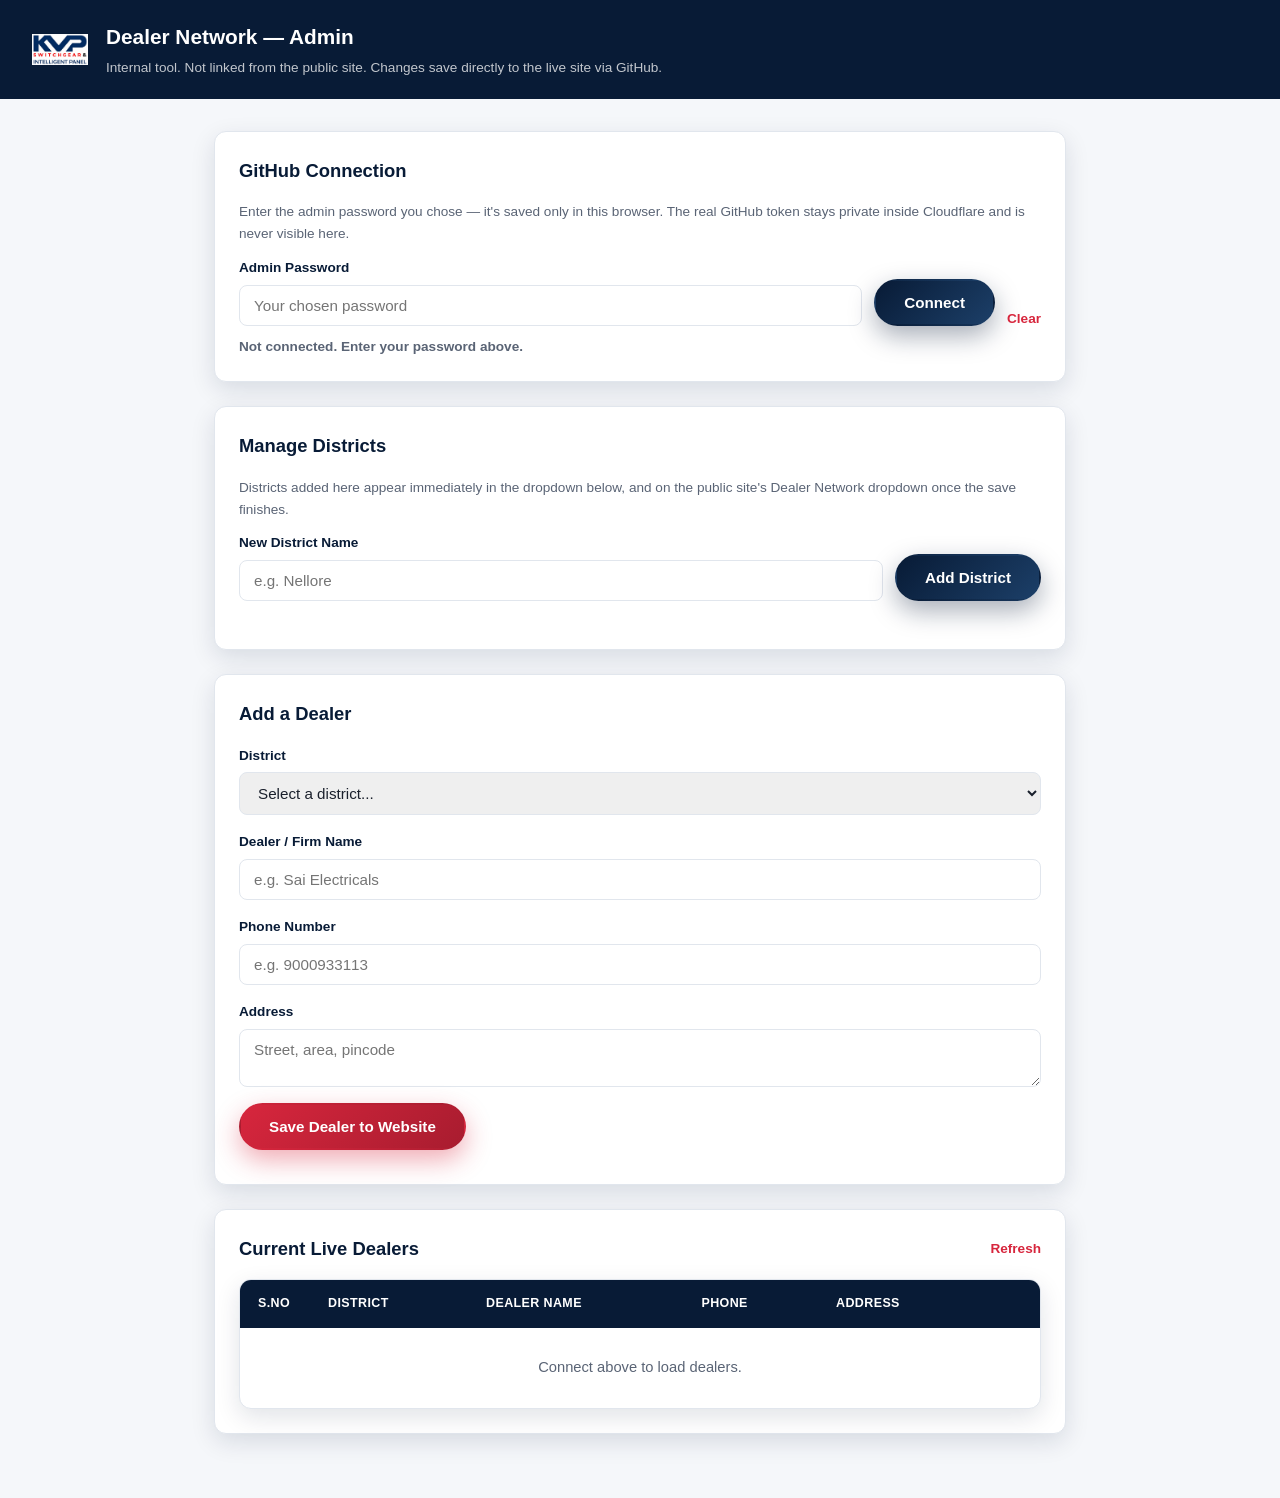
==== commit 3d68f269: "Use tightly-cropped logo image in nav so it reads clearly at small sizes on phone" ====
--- a/admin.html
+++ b/admin.html
@@ -12,7 +12,7 @@
 <body class="admin-body">
 
 <header class="admin-header">
-  <img src="assets/images/kvp-logo.jpeg" alt="KVP logo" />
+  <img src="assets/images/kvp-logo-crop.png" alt="KVP logo" />
   <div>
     <h1>Dealer Network &mdash; Admin</h1>
     <p>Internal tool. Not linked from the public site. Changes save directly to the live site via GitHub.</p>
--- a/css/styles.css
+++ b/css/styles.css
@@ -5,21 +5,21 @@
    ========================================================================== */
 
 :root {
-  --navy: #0b2545;
-  --navy-dark: #081a33;
-  --navy-light: #13395e;
-  --red: #e2231a;
-  --red-dark: #b81b14;
-  --orange: #f5821f;
-  --orange-dark: #d96c0a;
+  --navy: #081b36;
+  --navy-dark: #04101f;
+  --navy-light: #1c3f68;
+  --red: #d7263d;
+  --red-dark: #a81c2f;
+  --orange: #f2994a;
+  --orange-dark: #c96a0e;
   --bg: #f5f7fa;
   --bg-alt: #eef1f6;
   --white: #ffffff;
   --text: #1a202c;
   --text-muted: #5a6475;
   --border: #e1e6ed;
-  --shadow: 0 4px 16px rgba(11, 37, 69, 0.08);
-  --shadow-lg: 0 12px 32px rgba(11, 37, 69, 0.14);
+  --shadow: 0 8px 24px rgba(8, 27, 54, 0.12);
+  --shadow-lg: 0 24px 50px rgba(8, 27, 54, 0.24);
   --radius: 12px;
 }
 
@@ -39,6 +39,12 @@
   line-height: 1.6;
 }
 
+h1, h2, h3, h4,
+.brand, .btn, .section-tag,
+.nav-links a, .badge, .model {
+  font-family: "Poppins", "Segoe UI", Roboto, Helvetica, Arial, sans-serif;
+}
+
 img {
   max-width: 100%;
   display: block;
@@ -67,13 +73,19 @@
 }
 
 .section-tag {
-  display: inline-block;
+  display: inline-flex;
+  align-items: center;
+  gap: 6px;
+  background: rgba(215, 38, 61, 0.08);
+  border: 1px solid rgba(215, 38, 61, 0.22);
   color: var(--red);
-  font-weight: 700;
+  font-weight: 800;
   letter-spacing: 1.5px;
   text-transform: uppercase;
-  font-size: 0.8rem;
-  margin-bottom: 10px;
+  font-size: 0.75rem;
+  padding: 6px 16px;
+  border-radius: 999px;
+  margin-bottom: 14px;
 }
 
 .section-head {
@@ -83,9 +95,21 @@
 }
 
 .section-head h2 {
-  font-size: 2.1rem;
-  color: var(--navy);
-  margin: 0 0 12px;
+  font-size: 2.2rem;
+  font-weight: 800;
+  color: var(--navy);
+  margin: 0 0 14px;
+  position: relative;
+}
+
+.section-head h2::after {
+  content: "";
+  display: block;
+  width: 56px;
+  height: 4px;
+  margin: 16px auto 0;
+  border-radius: 999px;
+  background: linear-gradient(90deg, var(--red), var(--orange));
 }
 
 .section-head p {
@@ -103,21 +127,22 @@
   font-size: 0.95rem;
   border: 2px solid transparent;
   cursor: pointer;
-  transition: transform 0.15s ease, box-shadow 0.15s ease, background 0.15s ease;
+  transition: transform 0.2s ease, box-shadow 0.2s ease, filter 0.2s ease;
 }
 
 .btn:hover {
-  transform: translateY(-2px);
+  transform: translateY(-3px);
+  filter: brightness(1.05);
 }
 
 .btn-primary {
-  background: var(--red);
+  background: linear-gradient(135deg, var(--red) 0%, var(--red-dark) 100%);
   color: var(--white);
-  box-shadow: 0 8px 20px rgba(226, 35, 26, 0.3);
+  box-shadow: 0 10px 26px rgba(215, 38, 61, 0.38);
 }
 
 .btn-primary:hover {
-  background: var(--red-dark);
+  box-shadow: 0 14px 32px rgba(215, 38, 61, 0.46);
 }
 
 .btn-outline {
@@ -131,33 +156,108 @@
 }
 
 .btn-navy {
-  background: var(--navy);
+  background: linear-gradient(135deg, var(--navy) 0%, var(--navy-light) 100%);
   color: var(--white);
+  box-shadow: 0 10px 26px rgba(8, 27, 54, 0.35);
 }
 
 .btn-navy:hover {
-  background: var(--navy-light);
+  box-shadow: 0 14px 32px rgba(8, 27, 54, 0.42);
 }
 
 .btn-orange {
-  background: var(--orange);
+  background: linear-gradient(135deg, var(--orange) 0%, var(--orange-dark) 100%);
   color: var(--white);
-  box-shadow: 0 8px 20px rgba(245, 130, 31, 0.35);
+  box-shadow: 0 10px 26px rgba(242, 153, 74, 0.4);
 }
 
 .btn-orange:hover {
-  background: var(--orange-dark);
+  box-shadow: 0 14px 32px rgba(242, 153, 74, 0.48);
 }
 
 .btn-blue {
-  background: var(--navy-light);
+  background: linear-gradient(135deg, var(--navy-light) 0%, #0f2c4d 100%);
   color: var(--white);
   border-color: rgba(255, 255, 255, 0.3);
-  box-shadow: 0 8px 20px rgba(19, 57, 94, 0.45);
+  box-shadow: 0 10px 26px rgba(28, 63, 104, 0.45);
 }
 
 .btn-blue:hover {
-  background: #1d4a79;
+  box-shadow: 0 14px 32px rgba(28, 63, 104, 0.52);
+}
+
+/* ---------- Utility top bar ---------- */
+.topbar {
+  background: var(--navy-dark);
+  color: rgba(255, 255, 255, 0.85);
+  font-size: 0.82rem;
+}
+
+.topbar-row {
+  display: flex;
+  align-items: center;
+  justify-content: space-between;
+  gap: 12px;
+  padding: 9px 24px;
+  max-width: 1180px;
+  margin: 0 auto;
+}
+
+.topbar-contacts {
+  display: flex;
+  align-items: center;
+  gap: 14px;
+  flex-wrap: wrap;
+}
+
+.topbar-link {
+  display: inline-flex;
+  align-items: center;
+  gap: 6px;
+  color: rgba(255, 255, 255, 0.88);
+  font-weight: 600;
+  transition: color 0.15s ease;
+}
+
+.topbar-link:hover {
+  color: var(--orange);
+}
+
+.topbar-link svg {
+  width: 14px;
+  height: 14px;
+  fill: none;
+  stroke: currentColor;
+  stroke-width: 2;
+  stroke-linecap: round;
+  stroke-linejoin: round;
+  flex-shrink: 0;
+}
+
+.topbar-divider {
+  width: 1px;
+  height: 14px;
+  background: rgba(255, 255, 255, 0.25);
+}
+
+.topbar-tagline {
+  color: rgba(255, 255, 255, 0.55);
+  font-weight: 600;
+  letter-spacing: 0.3px;
+  white-space: nowrap;
+}
+
+@media (max-width: 720px) {
+  .topbar-row {
+    padding: 7px 14px;
+    justify-content: center;
+  }
+
+  .topbar-tagline,
+  .topbar-divider,
+  .topbar-whatsapp {
+    display: none;
+  }
 }
 
 /* ---------- Header ---------- */
@@ -187,10 +287,9 @@
 }
 
 .brand img {
-  height: 84px;
-  width: 84px;
+  height: 56px;
+  width: auto;
   object-fit: contain;
-  border-radius: 8px;
 }
 
 .nav-links {
@@ -259,7 +358,7 @@
 
 /* ---------- Hero ---------- */
 .hero {
-  background: linear-gradient(135deg, var(--navy) 0%, var(--navy-dark) 100%);
+  background: linear-gradient(145deg, var(--navy) 0%, var(--navy-dark) 65%, #020a16 100%);
   color: var(--white);
   position: relative;
   overflow: hidden;
@@ -269,12 +368,26 @@
 .hero::after {
   content: "";
   position: absolute;
-  right: -120px;
-  top: -120px;
-  width: 420px;
-  height: 420px;
+  right: -140px;
+  top: -140px;
+  width: 560px;
+  height: 560px;
   border-radius: 50%;
-  background: radial-gradient(circle, rgba(245, 130, 31, 0.35), transparent 70%);
+  background: radial-gradient(circle, rgba(242, 153, 74, 0.22) 0%, rgba(242, 153, 74, 0.09) 35%, rgba(242, 153, 74, 0.02) 60%, transparent 80%);
+  filter: blur(10px);
+}
+
+.hero::before {
+  content: "";
+  position: absolute;
+  left: -180px;
+  bottom: -180px;
+  width: 500px;
+  height: 500px;
+  border-radius: 50%;
+  background: radial-gradient(circle, rgba(215, 38, 61, 0.14) 0%, rgba(215, 38, 61, 0.05) 40%, transparent 75%);
+  filter: blur(10px);
+  z-index: 0;
 }
 
 .hero .container {
@@ -476,14 +589,34 @@
 
 /* ---------- About ---------- */
 .about {
-  background: var(--white);
+  background: linear-gradient(180deg, var(--white) 0%, var(--bg-alt) 100%);
+  position: relative;
+  overflow: hidden;
+}
+
+.about::before {
+  content: "";
+  position: absolute;
+  top: -10%;
+  right: -10%;
+  width: 420px;
+  height: 420px;
+  border-radius: 50%;
+  background: radial-gradient(circle, rgba(242, 153, 74, 0.1), transparent 70%);
+  pointer-events: none;
 }
 
 .about .container {
+  position: relative;
+  z-index: 1;
+}
+
+.about-grid {
   display: grid;
   grid-template-columns: 1fr 1fr;
   gap: 56px;
   align-items: center;
+  margin-top: 40px;
 }
 
 .about h2 {
@@ -504,13 +637,13 @@
 }
 
 .about-pills span {
-  background: var(--bg-alt);
-  color: var(--navy);
+  background: linear-gradient(135deg, var(--navy), var(--navy-light));
+  color: var(--white);
   font-weight: 700;
   font-size: 0.82rem;
-  padding: 8px 14px;
+  padding: 8px 16px;
   border-radius: 999px;
-  border: 1px solid var(--border);
+  box-shadow: 0 6px 14px rgba(8, 27, 54, 0.25);
 }
 
 .range-block {
@@ -529,9 +662,11 @@
 }
 
 .about-card {
-  background: var(--bg-alt);
+  background: var(--white);
+  border: 1px solid var(--border);
   border-radius: var(--radius);
   padding: 28px;
+  box-shadow: var(--shadow-lg);
 }
 
 .coverage-stats {
@@ -543,7 +678,8 @@
 .coverage-stats div {
   flex: 1;
   text-align: center;
-  background: var(--white);
+  background: var(--bg-alt);
+  border-top: 3px solid var(--orange);
   border-radius: 10px;
   padding: 16px 8px;
   box-shadow: var(--shadow);
@@ -551,8 +687,12 @@
 
 .coverage-stats strong {
   display: block;
-  font-size: 1.5rem;
-  color: var(--navy);
+  font-size: 1.6rem;
+  font-weight: 800;
+  background: linear-gradient(135deg, var(--navy), var(--navy-light));
+  -webkit-background-clip: text;
+  background-clip: text;
+  color: transparent;
 }
 
 .coverage-stats span {
@@ -578,7 +718,7 @@
 .about-list li::before {
   content: "✓";
   color: var(--white);
-  background: var(--navy);
+  background: linear-gradient(135deg, var(--red), var(--orange));
   width: 20px;
   height: 20px;
   flex-shrink: 0;
@@ -588,11 +728,31 @@
   justify-content: center;
   font-size: 0.7rem;
   margin-top: 2px;
+  box-shadow: 0 4px 10px rgba(215, 38, 61, 0.3);
 }
 
 /* ---------- Features ---------- */
 .features {
-  background: var(--bg);
+  background: linear-gradient(180deg, var(--bg-alt) 0%, var(--bg) 100%);
+  position: relative;
+  overflow: hidden;
+}
+
+.features::before {
+  content: "";
+  position: absolute;
+  bottom: -15%;
+  left: -10%;
+  width: 460px;
+  height: 460px;
+  border-radius: 50%;
+  background: radial-gradient(circle, rgba(8, 27, 54, 0.05), transparent 70%);
+  pointer-events: none;
+}
+
+.features .container {
+  position: relative;
+  z-index: 1;
 }
 
 .feature-grid {
@@ -607,19 +767,23 @@
   padding: 26px 20px;
   text-align: center;
   box-shadow: var(--shadow);
-  transition: transform 0.15s ease;
+  border-top: 3px solid transparent;
+  transition: transform 0.25s ease, box-shadow 0.25s ease, border-color 0.25s ease;
 }
 
 .feature-card:hover {
-  transform: translateY(-4px);
+  transform: translateY(-6px);
+  box-shadow: 0 20px 40px rgba(242, 153, 74, 0.25);
+  border-top-color: var(--orange);
 }
 
 .feature-card .icon {
-  width: 56px;
-  height: 56px;
+  width: 58px;
+  height: 58px;
   margin: 0 auto 14px;
   border-radius: 50%;
-  background: linear-gradient(135deg, var(--navy), var(--navy-light));
+  background: linear-gradient(135deg, var(--navy) 0%, var(--navy-light) 100%);
+  box-shadow: 0 8px 18px rgba(8, 27, 54, 0.3);
   color: var(--orange);
   display: flex;
   align-items: center;
@@ -641,7 +805,7 @@
 
 /* ---------- Products ---------- */
 .products {
-  background: var(--white);
+  background: linear-gradient(180deg, var(--white) 0%, var(--bg-alt) 100%);
 }
 
 .products-toolbar {
@@ -735,35 +899,13 @@
 
 .product-media {
   position: relative;
-  background: linear-gradient(160deg, var(--bg-alt) 0%, #e4e9f1 100%);
+  background: var(--white);
   padding: 22px;
   display: flex;
   align-items: center;
   justify-content: center;
   min-height: 240px;
   overflow: hidden;
-}
-
-.product-media::before {
-  content: "";
-  position: absolute;
-  top: -40%;
-  right: -30%;
-  width: 70%;
-  height: 180%;
-  background: linear-gradient(135deg, var(--navy), var(--navy-light));
-  opacity: 0.08;
-  transform: rotate(18deg);
-}
-
-.product-media.orange::before {
-  background: linear-gradient(135deg, var(--orange), var(--orange-dark));
-  opacity: 0.14;
-}
-
-.product-media.red::before {
-  background: linear-gradient(135deg, var(--red), var(--red-dark));
-  opacity: 0.12;
 }
 
 .product-media img {
@@ -772,6 +914,7 @@
   max-height: 230px;
   width: auto;
   object-fit: contain;
+  mix-blend-mode: multiply;
   filter: drop-shadow(0 10px 18px rgba(11, 37, 69, 0.18));
   transition: transform 0.25s ease;
 }
@@ -888,6 +1031,32 @@
   max-height: 320px;
 }
 
+.details-link {
+  display: inline-flex;
+  align-items: center;
+  gap: 6px;
+  margin: 0;
+  color: var(--navy);
+  font-weight: 700;
+  font-size: 0.82rem;
+}
+
+.details-link:hover {
+  color: var(--red);
+}
+
+.details-link .arrow {
+  transition: transform 0.2s ease;
+}
+
+.details-link:hover .arrow {
+  transform: translateX(3px);
+}
+
+.product-card-link {
+  display: contents;
+}
+
 .brochure-note {
   text-align: center;
   margin-top: 8px;
@@ -900,9 +1069,331 @@
   font-weight: 700;
 }
 
+/* ---------- Product Detail Page ---------- */
+.product-detail {
+  padding: 40px 0 70px;
+}
+
+.pd-back {
+  display: inline-flex;
+  align-items: center;
+  gap: 6px;
+  color: var(--navy);
+  font-weight: 700;
+  font-size: 0.9rem;
+}
+
+.pd-back:hover {
+  color: var(--red);
+}
+
+.pd-top-row {
+  display: flex;
+  align-items: center;
+  justify-content: space-between;
+  flex-wrap: wrap;
+  gap: 12px;
+  margin-bottom: 24px;
+}
+
+.lang-toggle {
+  display: inline-flex;
+  align-items: center;
+  gap: 6px;
+  padding: 8px 18px;
+  border-radius: 999px;
+  border: 2px solid var(--navy);
+  background: transparent;
+  color: var(--navy);
+  font-weight: 700;
+  font-size: 0.85rem;
+  cursor: pointer;
+  transition: background 0.15s ease, color 0.15s ease;
+}
+
+.lang-toggle:hover {
+  background: var(--navy);
+  color: var(--white);
+}
+
+.lang-toggle[aria-pressed="true"] {
+  background: var(--navy);
+  color: var(--white);
+}
+
+.pd-hero {
+  display: grid;
+  grid-template-columns: minmax(0, 420px) 1fr;
+  gap: 40px;
+  align-items: center;
+  margin-bottom: 48px;
+}
+
+.pd-media {
+  position: relative;
+  border-radius: var(--radius);
+  background: var(--white);
+  border: 1px solid var(--border);
+  padding: 32px;
+  display: flex;
+  align-items: center;
+  justify-content: center;
+  min-height: 300px;
+  overflow: hidden;
+}
+
+.pd-media img {
+  position: relative;
+  max-width: 100%;
+  max-height: 320px;
+  object-fit: contain;
+  mix-blend-mode: multiply;
+  filter: drop-shadow(0 10px 18px rgba(11, 37, 69, 0.18));
+}
+
+.pd-info h1 {
+  margin: 0 0 8px;
+  color: var(--navy);
+  font-size: 2rem;
+}
+
+.pd-info .model {
+  color: var(--orange-dark);
+  font-weight: 700;
+  font-size: 0.95rem;
+  margin-bottom: 14px;
+}
+
+.pd-lead {
+  color: var(--text-muted);
+  font-size: 1rem;
+  margin: 0 0 24px;
+}
+
+.pd-cta-row {
+  display: flex;
+  flex-wrap: wrap;
+  gap: 12px;
+}
+
+.pd-section {
+  max-width: 820px;
+  margin: 0 auto 36px;
+}
+
+.pd-section h2 {
+  color: var(--navy);
+  font-size: 1.4rem;
+  margin: 0 0 14px;
+  position: relative;
+  padding-bottom: 12px;
+}
+
+.pd-section h2::after {
+  content: "";
+  position: absolute;
+  left: 0;
+  bottom: 0;
+  width: 48px;
+  height: 4px;
+  border-radius: 999px;
+  background: linear-gradient(90deg, var(--red), var(--orange));
+}
+
+.pd-section p {
+  color: var(--text);
+  margin: 0 0 12px;
+}
+
+.pd-section .product-features {
+  gap: 10px;
+}
+
+.pd-section .product-features li {
+  font-size: 0.95rem;
+}
+
+@media (max-width: 720px) {
+  .pd-hero {
+    grid-template-columns: 1fr;
+    gap: 24px;
+  }
+
+  .pd-media {
+    min-height: 220px;
+    padding: 20px;
+  }
+
+  .pd-info h1 {
+    font-size: 1.6rem;
+  }
+}
+
+.pd-section-wide {
+  max-width: 1100px;
+}
+
+.pd-related-grid {
+  display: flex;
+  gap: 18px;
+  overflow-x: auto;
+  scroll-snap-type: x proximity;
+  padding-bottom: 10px;
+  -webkit-overflow-scrolling: touch;
+  scrollbar-width: thin;
+  scrollbar-color: var(--border) transparent;
+}
+
+.pd-related-grid::-webkit-scrollbar {
+  height: 6px;
+}
+
+.pd-related-grid::-webkit-scrollbar-thumb {
+  background: var(--border);
+  border-radius: 999px;
+}
+
+.pd-related-card {
+  flex: 0 0 200px;
+  scroll-snap-align: start;
+  display: flex;
+  flex-direction: column;
+  border: 1px solid var(--border);
+  border-radius: var(--radius);
+  overflow: hidden;
+  background: var(--white);
+  box-shadow: var(--shadow);
+  transition: transform 0.2s ease, box-shadow 0.2s ease;
+}
+
+.pd-related-card:hover {
+  transform: translateY(-4px);
+  box-shadow: var(--shadow-lg);
+}
+
+.pd-related-media {
+  background: var(--white);
+  border-bottom: 1px solid var(--border);
+  padding: 16px;
+  display: flex;
+  align-items: center;
+  justify-content: center;
+  min-height: 130px;
+}
+
+.pd-related-media img {
+  max-width: 100%;
+  max-height: 100px;
+  object-fit: contain;
+  mix-blend-mode: multiply;
+}
+
+.pd-related-info {
+  padding: 12px 14px 16px;
+}
+
+.pd-related-info h4 {
+  margin: 0 0 4px;
+  color: var(--navy);
+  font-size: 0.95rem;
+}
+
+.pd-related-info .model {
+  color: var(--orange-dark);
+  font-weight: 700;
+  font-size: 0.78rem;
+}
+
+@media (max-width: 720px) {
+  .pd-related-card {
+    flex: 0 0 160px;
+  }
+
+  .pd-related-media {
+    min-height: 100px;
+    padding: 12px;
+  }
+
+  .pd-related-media img {
+    max-height: 76px;
+  }
+}
+
 /* ---------- Dealers ---------- */
 .dealers {
   background: var(--bg);
+}
+
+/* ---------- Scroll reveal ---------- */
+.reveal {
+  opacity: 0;
+  transform: translateY(28px);
+  transition: opacity 0.7s ease, transform 0.7s ease;
+}
+
+.reveal.reveal-visible {
+  opacity: 1;
+  transform: translateY(0);
+}
+
+@media (prefers-reduced-motion: reduce) {
+  .reveal {
+    opacity: 1;
+    transform: none;
+    transition: none;
+  }
+}
+
+/* ---------- Back to top ---------- */
+.back-to-top {
+  position: fixed;
+  left: 24px;
+  bottom: 24px;
+  width: 46px;
+  height: 46px;
+  border-radius: 50%;
+  border: none;
+  background: var(--navy);
+  color: var(--white);
+  display: flex;
+  align-items: center;
+  justify-content: center;
+  cursor: pointer;
+  box-shadow: 0 8px 22px rgba(11, 37, 69, 0.35);
+  opacity: 0;
+  visibility: hidden;
+  transform: translateY(12px);
+  transition: opacity 0.25s ease, transform 0.25s ease, visibility 0.25s ease, background 0.15s ease;
+  z-index: 90;
+}
+
+.back-to-top.visible {
+  opacity: 1;
+  visibility: visible;
+  transform: translateY(0);
+}
+
+.back-to-top:hover {
+  background: var(--red);
+}
+
+.back-to-top svg {
+  width: 20px;
+  height: 20px;
+  fill: none;
+  stroke: currentColor;
+  stroke-width: 2.4;
+  stroke-linecap: round;
+  stroke-linejoin: round;
+}
+
+@media (max-width: 720px) {
+  .back-to-top {
+    left: 16px;
+    bottom: 16px;
+    width: 42px;
+    height: 42px;
+  }
 }
 
 .dealer-controls {
@@ -1007,9 +1498,174 @@
   margin: 0 0 8px;
 }
 
+/* ---------- FAQ ---------- */
+.faq {
+  background: var(--bg-alt);
+}
+
+.faq-list {
+  max-width: 820px;
+  margin: 0 auto;
+  display: grid;
+  gap: 14px;
+}
+
+.faq-list[hidden] {
+  display: none;
+}
+
+.faq-tabs {
+  display: flex;
+  justify-content: center;
+  gap: 10px;
+  margin-bottom: 28px;
+}
+
+.faq-tab {
+  background: var(--white);
+  border: 1.5px solid var(--border);
+  color: var(--text-muted);
+  font-weight: 700;
+  font-size: 0.88rem;
+  padding: 10px 24px;
+  border-radius: 999px;
+  cursor: pointer;
+  transition: background 0.2s ease, color 0.2s ease, border-color 0.2s ease;
+}
+
+.faq-tab:hover {
+  border-color: var(--orange);
+  color: var(--navy);
+}
+
+.faq-tab.active {
+  background: var(--navy);
+  border-color: var(--navy);
+  color: var(--white);
+}
+
+.faq-q {
+  display: flex;
+  flex-direction: column;
+  gap: 3px;
+  text-align: left;
+  flex: 1;
+}
+
+.faq-q-te {
+  font-weight: 600;
+  font-size: 0.82rem;
+  color: var(--text-muted);
+}
+
+.faq-item {
+  background: var(--bg-alt);
+  border: none;
+  border-radius: 14px;
+  overflow: hidden;
+  transition: background 0.2s ease;
+}
+
+.faq-item:hover {
+  background: #e6eaf0;
+}
+
+.faq-question {
+  width: 100%;
+  display: flex;
+  align-items: center;
+  justify-content: space-between;
+  gap: 12px;
+  background: none;
+  border: none;
+  padding: 18px 22px;
+  text-align: left;
+  font-weight: 700;
+  font-size: 1rem;
+  color: var(--navy);
+  cursor: pointer;
+}
+
+.faq-question:hover {
+  color: var(--red);
+}
+
+.faq-icon {
+  flex-shrink: 0;
+  width: 20px;
+  height: 20px;
+  color: var(--text-muted);
+  display: flex;
+  align-items: center;
+  justify-content: center;
+  transition: transform 0.25s ease, color 0.2s ease;
+}
+
+.faq-icon svg {
+  width: 20px;
+  height: 20px;
+  fill: none;
+  stroke: currentColor;
+  stroke-width: 2.4;
+  stroke-linecap: round;
+  stroke-linejoin: round;
+}
+
+.faq-question[aria-expanded="true"] .faq-icon {
+  transform: rotate(180deg);
+  color: var(--red);
+}
+
+.faq-answer {
+  max-height: 0;
+  overflow: hidden;
+  transition: max-height 0.3s ease;
+  padding: 0 22px;
+}
+
+.faq-answer.open {
+  max-height: 600px;
+  padding: 0 22px 22px;
+}
+
+.faq-answer p {
+  margin: 0 0 12px;
+  font-size: 0.92rem;
+  color: var(--text-muted);
+  line-height: 1.6;
+}
+
+.faq-answer p:last-child {
+  margin-bottom: 0;
+}
+
+.faq-answer p strong {
+  color: var(--navy);
+}
+
+.faq-table {
+  width: 100%;
+  border-collapse: collapse;
+  margin: 8px 0 16px;
+  font-size: 0.88rem;
+}
+
+.faq-table th,
+.faq-table td {
+  padding: 8px 12px;
+  border: 1px solid var(--border);
+  text-align: center;
+}
+
+.faq-table th {
+  background: var(--bg-alt);
+  color: var(--navy);
+  font-weight: 700;
+}
+
 /* ---------- Contact ---------- */
 .contact {
-  background: linear-gradient(135deg, var(--navy) 0%, var(--navy-dark) 100%);
+  background: linear-gradient(145deg, var(--navy) 0%, var(--navy-dark) 65%, #020a16 100%);
   color: var(--white);
 }
 
@@ -1024,7 +1680,7 @@
 
 .contact-grid {
   display: grid;
-  grid-template-columns: repeat(3, 1fr);
+  grid-template-columns: repeat(auto-fit, minmax(220px, 1fr));
   gap: 20px;
 }
 
@@ -1034,6 +1690,14 @@
   border-radius: var(--radius);
   padding: 26px;
   scroll-margin-top: 100px;
+  transition: transform 0.2s ease, box-shadow 0.2s ease, border-color 0.2s ease, background 0.2s ease;
+}
+
+.contact-card:hover {
+  transform: translateY(-5px);
+  background: rgba(255, 255, 255, 0.09);
+  border-color: rgba(242, 153, 74, 0.4);
+  box-shadow: 0 16px 36px rgba(0, 0, 0, 0.28);
 }
 
 .contact-card .icon {
@@ -1049,6 +1713,16 @@
   margin-bottom: 14px;
 }
 
+.contact-card .icon svg {
+  width: 22px;
+  height: 22px;
+  fill: none;
+  stroke: currentColor;
+  stroke-width: 2;
+  stroke-linecap: round;
+  stroke-linejoin: round;
+}
+
 .contact-card h4 {
   margin: 0 0 8px;
 }
@@ -1061,10 +1735,91 @@
 }
 
 .contact-card a.phone-link {
-  display: block;
+  display: inline-flex;
+  align-items: center;
+  gap: 8px;
   font-weight: 700;
   color: var(--orange);
-  margin-top: 4px;
+  background: transparent;
+  border: 1.5px solid rgba(242, 153, 74, 0.45);
+  padding: 8px 17px;
+  border-radius: 999px;
+  margin: 10px 6px 0 0;
+  font-size: 0.88rem;
+  transition: background 0.2s ease, color 0.2s ease, border-color 0.2s ease, transform 0.15s ease, box-shadow 0.15s ease;
+}
+
+.contact-card a.phone-link:hover {
+  background: var(--orange);
+  color: var(--navy-dark);
+  border-color: var(--orange);
+  transform: translateY(-2px);
+  box-shadow: 0 8px 18px rgba(242, 153, 74, 0.4);
+}
+
+.contact-card a.address-link {
+  display: block;
+  color: rgba(255, 255, 255, 0.82);
+  text-decoration: underline;
+  text-decoration-color: rgba(255, 255, 255, 0.35);
+  text-underline-offset: 3px;
+  transition: color 0.15s ease;
+}
+
+.contact-card a.address-link:hover {
+  color: var(--orange);
+}
+
+.contact-cta {
+  grid-column: 1 / -1;
+  background: linear-gradient(135deg, var(--orange) 0%, var(--red) 100%);
+  border: none;
+  display: flex;
+  align-items: center;
+  justify-content: space-between;
+  flex-wrap: wrap;
+  gap: 16px;
+}
+
+.contact-cta:hover {
+  transform: translateY(-5px);
+  background: linear-gradient(135deg, var(--orange) 0%, var(--red) 100%);
+  box-shadow: 0 16px 36px rgba(0, 0, 0, 0.3);
+}
+
+.contact-cta .cta-copy h4 {
+  display: flex;
+  align-items: center;
+  gap: 8px;
+  font-size: 1.15rem;
+  margin: 0 0 6px;
+}
+
+.cta-icon {
+  width: 20px;
+  height: 20px;
+  flex-shrink: 0;
+  fill: none;
+  stroke: currentColor;
+  stroke-width: 2.2;
+  stroke-linecap: round;
+  stroke-linejoin: round;
+}
+
+.contact-cta .cta-copy p {
+  color: rgba(255, 255, 255, 0.92);
+  margin: 0;
+}
+
+.contact-cta a.phone-link {
+  background: var(--navy-dark);
+  color: var(--white);
+  margin: 0;
+  white-space: nowrap;
+}
+
+.contact-cta a.phone-link:hover {
+  box-shadow: 0 8px 18px rgba(4, 16, 31, 0.5);
 }
 
 /* ---------- Footer ---------- */
@@ -1153,7 +1908,7 @@
     grid-template-columns: 1fr;
   }
 
-  .about .container {
+  .about-grid {
     grid-template-columns: 1fr;
   }
 
@@ -1167,6 +1922,37 @@
 }
 
 @media (max-width: 720px) {
+  .trust-strip .container {
+    display: grid;
+    grid-template-columns: repeat(2, 1fr);
+    gap: 16px;
+    justify-content: stretch;
+  }
+
+  .trust-item {
+    font-size: 0.82rem;
+  }
+
+  .trust-item .icon {
+    width: 30px;
+    height: 30px;
+    font-size: 0.95rem;
+  }
+
+  .nav-wrap {
+    padding: 6px 14px;
+  }
+
+  .brand img {
+    height: 44px;
+    width: auto;
+  }
+
+  .brand {
+    gap: 6px;
+    font-size: 0.95rem;
+  }
+
   .nav-links {
     position: absolute;
     top: 100%;
@@ -1192,8 +1978,79 @@
     font-size: 2.1rem;
   }
 
+  .hero-actions {
+    flex-direction: column;
+    align-items: stretch;
+  }
+
+  .hero-actions .btn {
+    justify-content: center;
+    width: 100%;
+  }
+
   .feature-grid {
-    grid-template-columns: 1fr;
+    grid-template-columns: repeat(2, 1fr);
+    gap: 12px;
+  }
+
+  .feature-card {
+    padding: 18px 12px;
+  }
+
+  .feature-card .icon {
+    width: 46px;
+    height: 46px;
+    margin-bottom: 10px;
+    font-size: 1.2rem;
+  }
+
+  .feature-card h3 {
+    font-size: 0.88rem;
+  }
+
+  .feature-card p {
+    font-size: 0.78rem;
+  }
+
+  .contact-grid {
+    grid-template-columns: repeat(2, 1fr);
+    gap: 12px;
+  }
+
+  .contact-card {
+    padding: 16px;
+  }
+
+  .contact-card .icon {
+    width: 38px;
+    height: 38px;
+    font-size: 1rem;
+    margin-bottom: 10px;
+  }
+
+  .contact-card .icon svg {
+    width: 18px;
+    height: 18px;
+  }
+
+  .contact-card h4 {
+    font-size: 0.92rem;
+  }
+
+  .contact-card p,
+  .contact-card a.address-link {
+    font-size: 0.8rem;
+  }
+
+  .contact-card a.phone-link {
+    padding: 7px 12px;
+    font-size: 0.78rem;
+  }
+
+  .contact-cta {
+    grid-column: 1 / -1;
+    flex-direction: column;
+    align-items: flex-start;
   }
 
   .product-grid.view-grid {
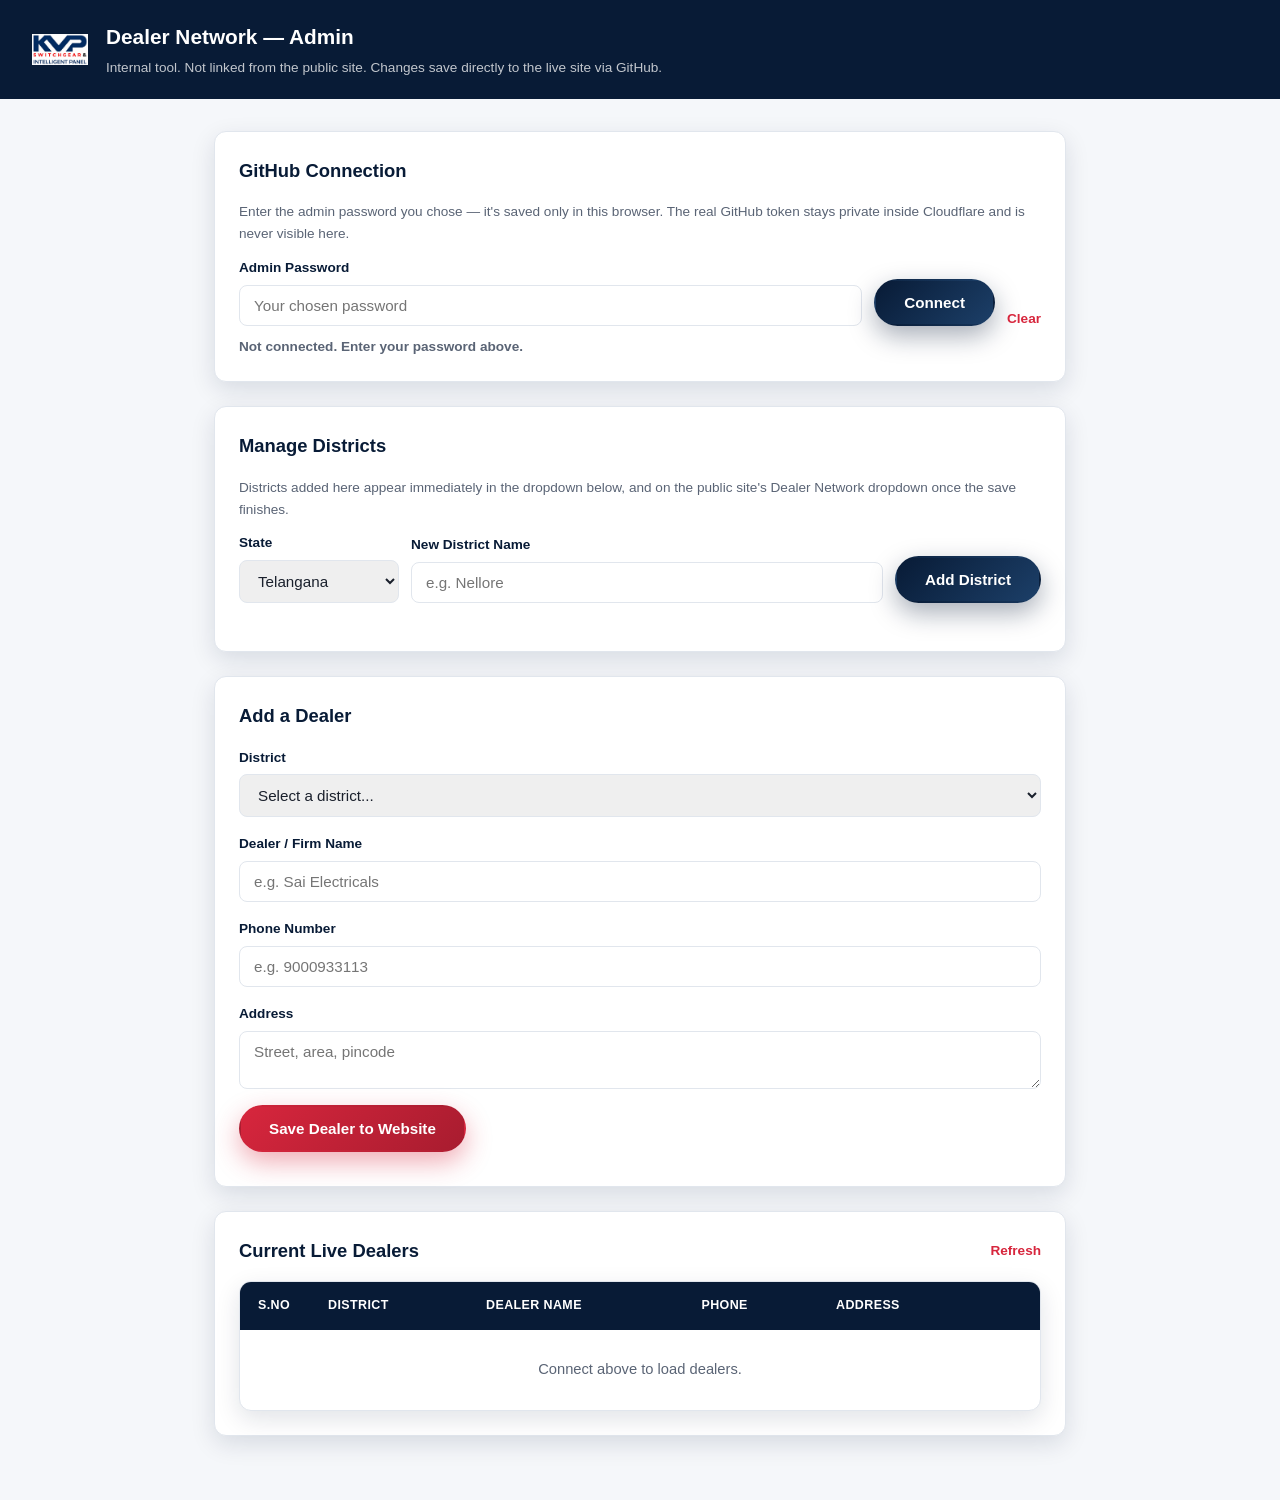
==== commit e3661ec4: "Add state-aware dealer directory, AI-101 HP variants, and 5-language support (EN/TE/TA/HI/KN) - Deal" ====
--- a/admin.html
+++ b/admin.html
@@ -42,6 +42,14 @@
     <h2>Manage Districts</h2>
     <p class="admin-hint">Districts added here appear immediately in the dropdown below, and on the public site's Dealer Network dropdown once the save finishes.</p>
     <div class="admin-form admin-form-inline">
+      <label>
+        State
+        <select id="fNewDistrictState">
+          <option value="Telangana">Telangana</option>
+          <option value="Andhra Pradesh">Andhra Pradesh</option>
+          <option value="Karnataka">Karnataka</option>
+        </select>
+      </label>
       <label class="admin-form-grow">
         New District Name
         <input type="text" id="fNewDistrict" placeholder="e.g. Nellore" />
--- a/css/styles.css
+++ b/css/styles.css
@@ -1096,29 +1096,24 @@
   margin-bottom: 24px;
 }
 
-.lang-toggle {
+.lang-select {
   display: inline-flex;
   align-items: center;
   gap: 6px;
-  padding: 8px 18px;
+  padding: 8px 32px 8px 18px;
   border-radius: 999px;
   border: 2px solid var(--navy);
-  background: transparent;
+  background: var(--white) url("data:image/svg+xml,%3Csvg xmlns='http://www.w3.org/2000/svg' viewBox='0 0 24 24' fill='none' stroke='%23081b36' stroke-width='2.4' stroke-linecap='round' stroke-linejoin='round'%3E%3Cpolyline points='6 9 12 15 18 9'/%3E%3C/svg%3E") no-repeat right 10px center / 14px 14px;
   color: var(--navy);
   font-weight: 700;
   font-size: 0.85rem;
   cursor: pointer;
-  transition: background 0.15s ease, color 0.15s ease;
-}
-
-.lang-toggle:hover {
-  background: var(--navy);
-  color: var(--white);
-}
-
-.lang-toggle[aria-pressed="true"] {
-  background: var(--navy);
-  color: var(--white);
+  appearance: none;
+  -webkit-appearance: none;
+}
+
+.lang-select:hover {
+  border-color: var(--red);
 }
 
 .pd-hero {
--- a/css/admin.css
+++ b/css/admin.css
@@ -214,6 +214,12 @@
   border: 1px solid var(--border);
 }
 
+.district-chip small {
+  font-weight: 600;
+  color: var(--text-muted);
+  margin-left: 2px;
+}
+
 .district-chip button {
   background: none;
   border: none;
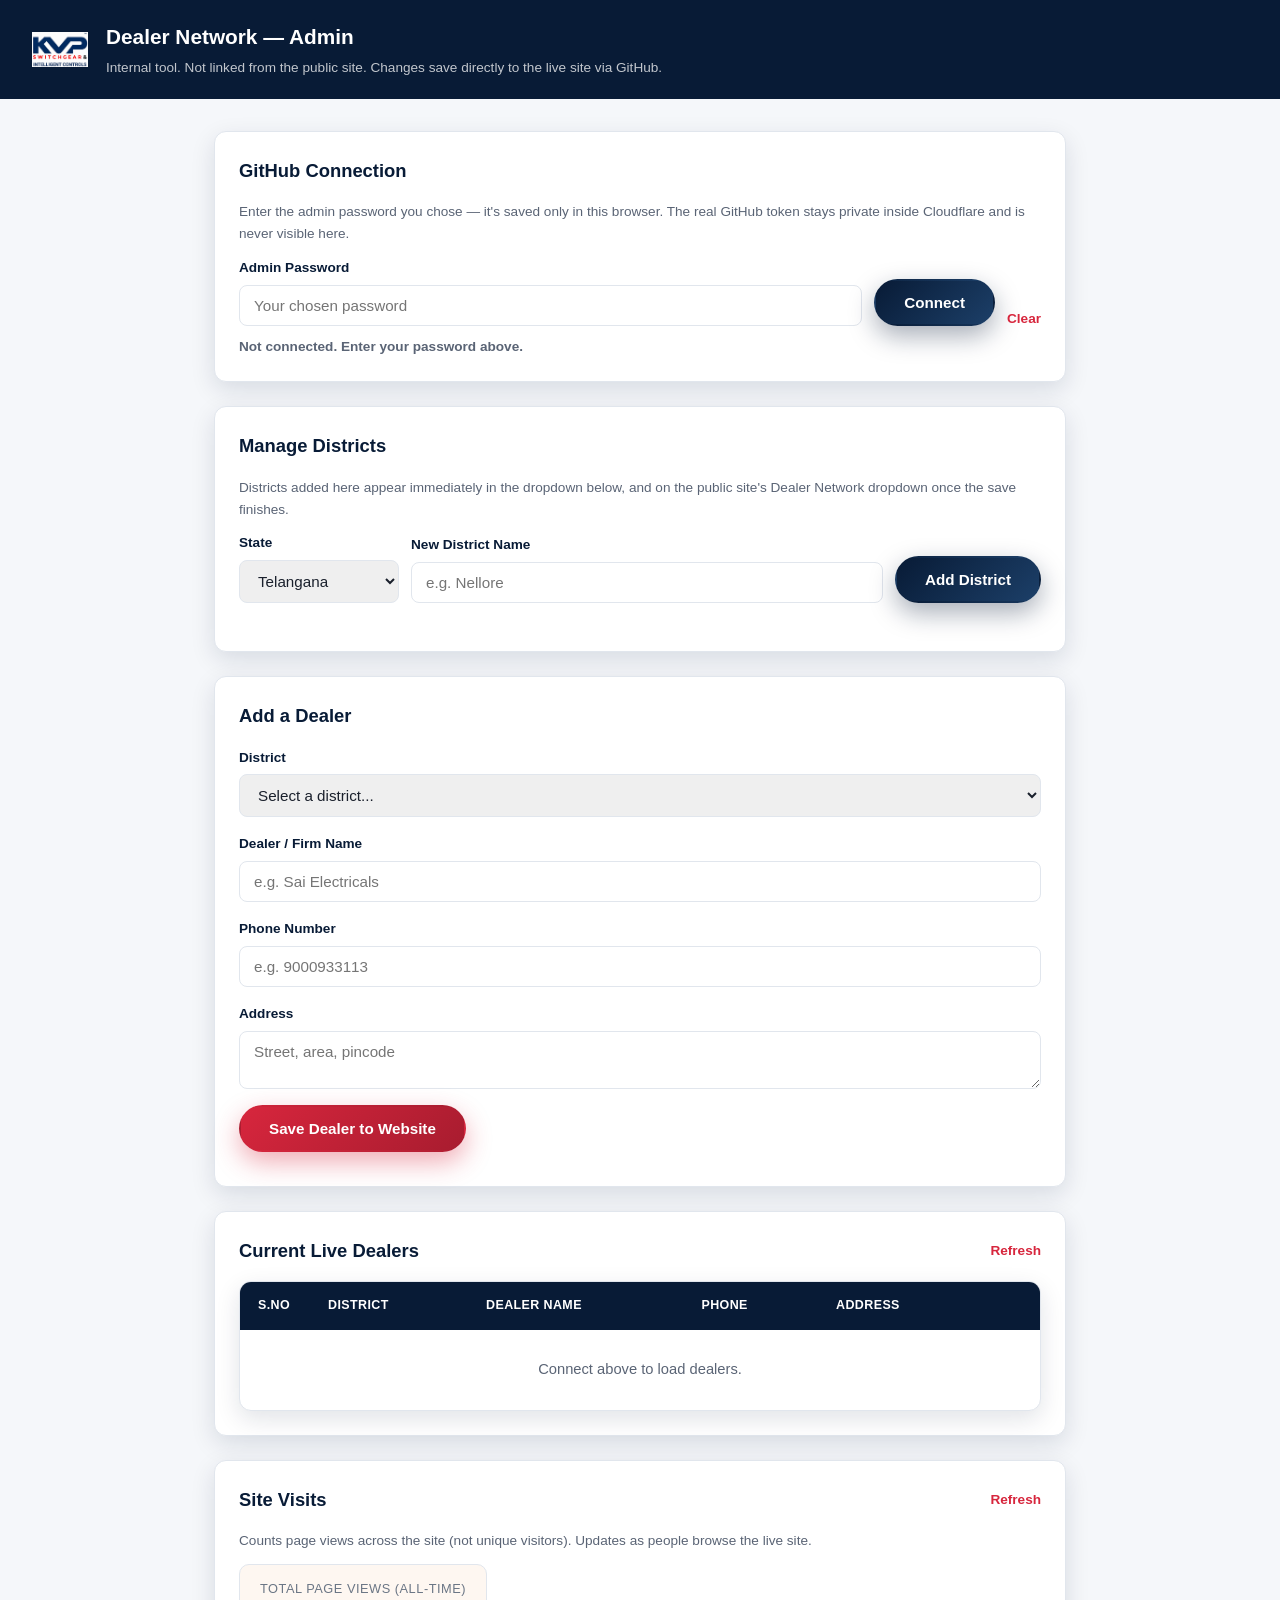
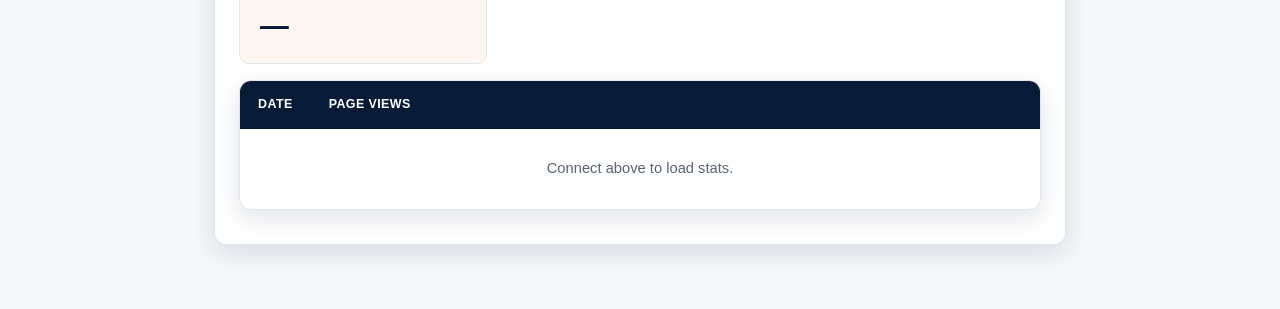
==== commit 7fc94520: "Add page-view tracking and visit stats display in admin page" ====
--- a/admin.html
+++ b/admin.html
@@ -104,6 +104,29 @@
     </div>
   </section>
 
+  <section class="admin-card">
+    <div class="admin-card-head">
+      <h2>Site Visits</h2>
+      <button type="button" id="refreshStatsBtn" class="btn-text-danger">Refresh</button>
+    </div>
+    <p class="admin-hint">Counts page views across the site (not unique visitors). Updates as people browse the live site.</p>
+    <div class="visit-summary">
+      <div class="visit-total-card">
+        <span class="visit-total-label">Total page views (all-time)</span>
+        <span id="visitTotal" class="visit-total-number">&mdash;</span>
+      </div>
+    </div>
+    <div class="dealer-table-wrap">
+      <table class="dealer-table">
+        <thead><tr><th>Date</th><th>Page Views</th></tr></thead>
+        <tbody id="visitDayRows">
+          <tr class="dealer-empty-row"><td colspan="2">Connect above to load stats.</td></tr>
+        </tbody>
+      </table>
+    </div>
+    <p id="statsStatus" class="admin-status"></p>
+  </section>
+
 </main>
 
 <script src="js/admin.js"></script>
--- a/css/styles.css
+++ b/css/styles.css
@@ -1,6 +1,6 @@
 @charset "UTF-8";
 /* ==========================================================================
-   KVP Switchgear & Intelligent Panel — Site Styles
+   KVP Switchgear & Intelligent Controls — Site Styles
    Brand palette pulled from KVP logo/brochure: navy, red, panel-orange
    ========================================================================== */
 
@@ -1096,14 +1096,29 @@
   margin-bottom: 24px;
 }
 
+.lang-select-wrap {
+  display: inline-flex;
+  align-items: center;
+  gap: 8px;
+  padding: 5px 12px;
+  border-radius: 999px;
+  background: rgba(242, 153, 74, 0.14);
+  border: 1.5px solid var(--orange);
+}
+
+.lang-globe-icon {
+  color: var(--orange);
+  flex-shrink: 0;
+}
+
 .lang-select {
   display: inline-flex;
   align-items: center;
   gap: 6px;
   padding: 8px 32px 8px 18px;
   border-radius: 999px;
-  border: 2px solid var(--navy);
-  background: var(--white) url("data:image/svg+xml,%3Csvg xmlns='http://www.w3.org/2000/svg' viewBox='0 0 24 24' fill='none' stroke='%23081b36' stroke-width='2.4' stroke-linecap='round' stroke-linejoin='round'%3E%3Cpolyline points='6 9 12 15 18 9'/%3E%3C/svg%3E") no-repeat right 10px center / 14px 14px;
+  border: 2px solid var(--orange);
+  background: var(--white) url("data:image/svg+xml,%3Csvg xmlns='http://www.w3.org/2000/svg' viewBox='0 0 24 24' fill='none' stroke='%23f2994a' stroke-width='2.4' stroke-linecap='round' stroke-linejoin='round'%3E%3Cpolyline points='6 9 12 15 18 9'/%3E%3C/svg%3E") no-repeat right 10px center / 14px 14px;
   color: var(--navy);
   font-weight: 700;
   font-size: 0.85rem;
--- a/css/admin.css
+++ b/css/admin.css
@@ -69,6 +69,34 @@
 
 .admin-card-head h2 {
   margin: 0;
+}
+
+.visit-summary {
+  display: flex;
+  margin-bottom: 16px;
+}
+
+.visit-total-card {
+  display: flex;
+  flex-direction: column;
+  gap: 4px;
+  padding: 14px 20px;
+  border: 1.5px solid var(--border, #d9dfe8);
+  border-radius: 10px;
+  background: rgba(242, 153, 74, 0.08);
+}
+
+.visit-total-label {
+  font-size: 0.8rem;
+  text-transform: uppercase;
+  letter-spacing: 0.04em;
+  color: var(--muted, #6b7685);
+}
+
+.visit-total-number {
+  font-size: 1.8rem;
+  font-weight: 800;
+  color: var(--navy, #081b36);
 }
 
 .admin-form {
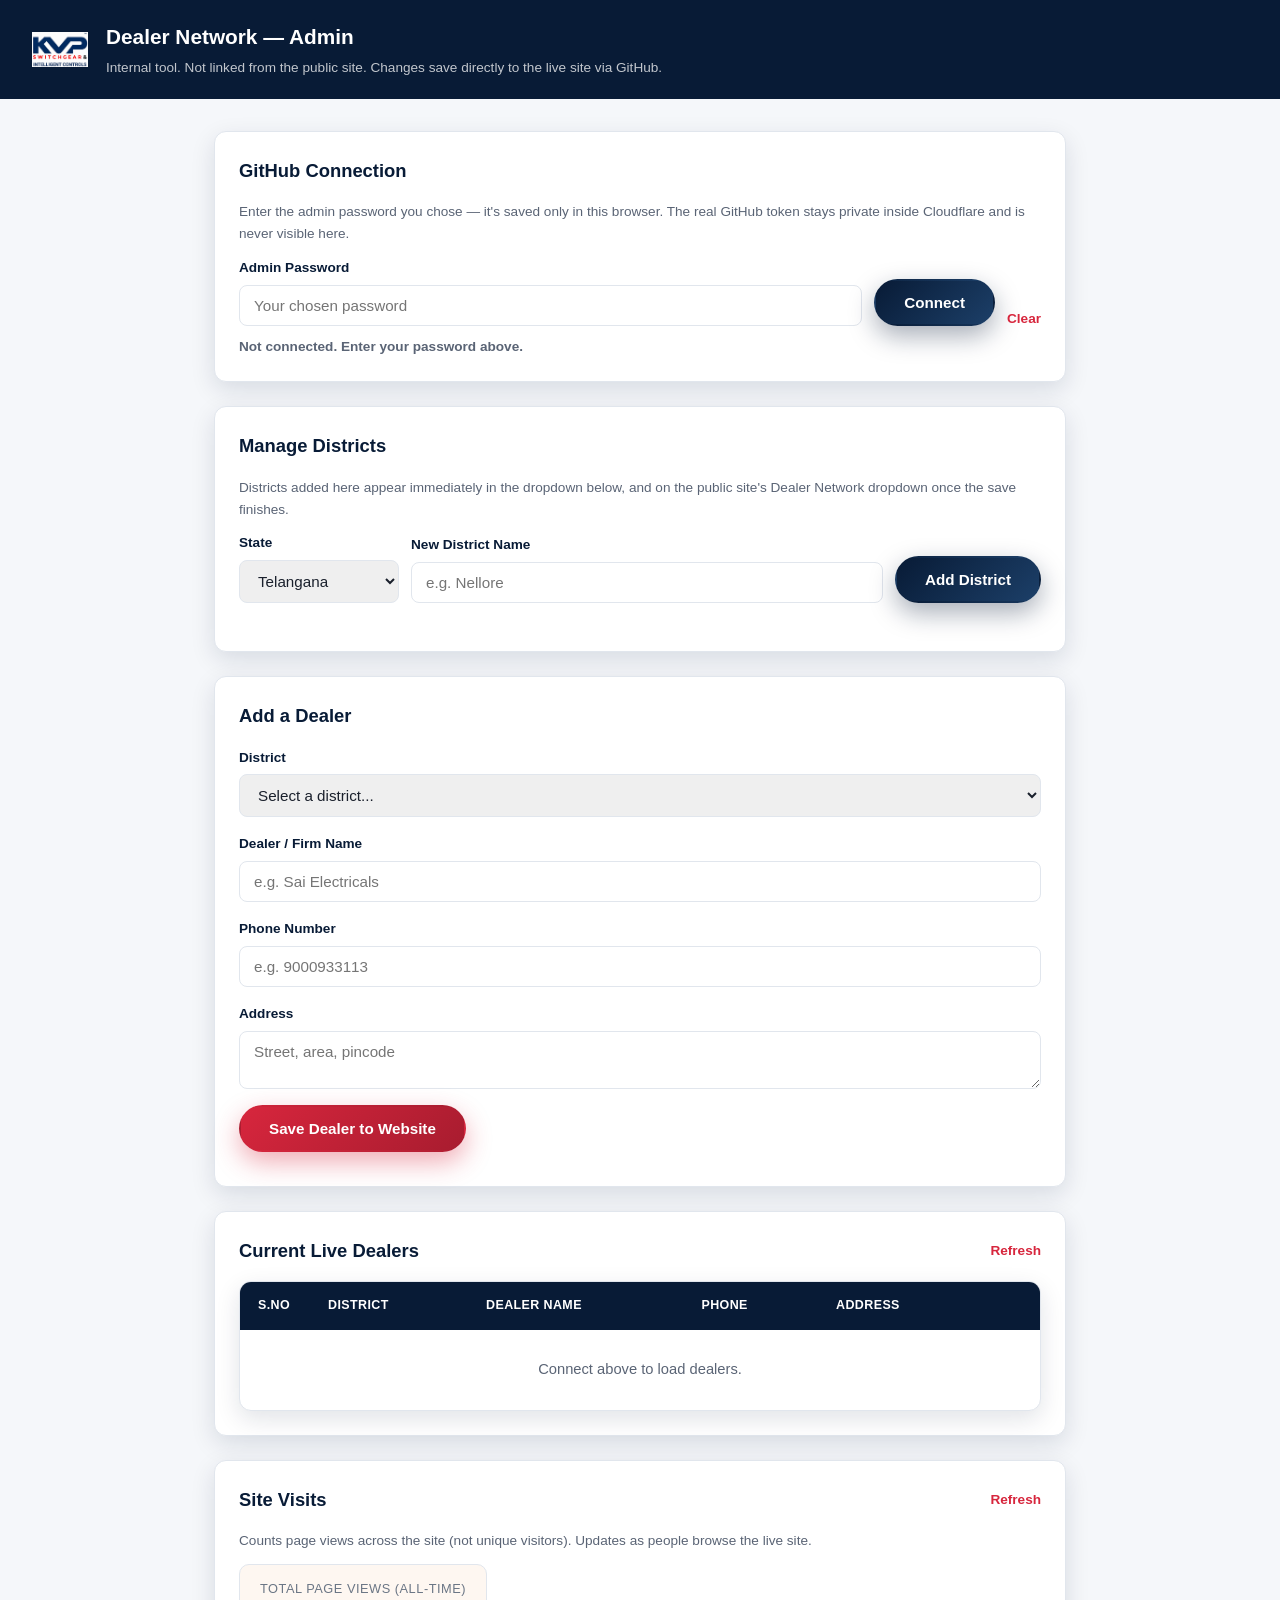
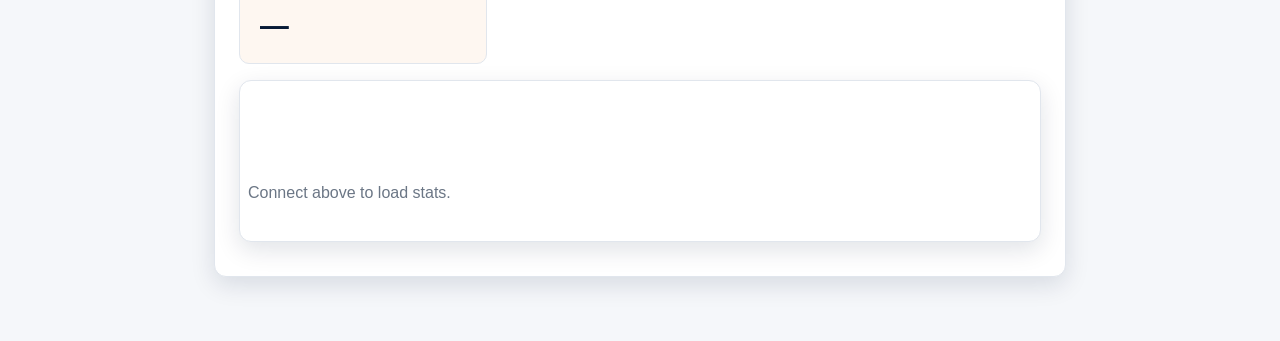
==== commit 7fd57e5e: "Replace visit stats table with a bar chart for easier readability" ====
--- a/admin.html
+++ b/admin.html
@@ -117,12 +117,9 @@
       </div>
     </div>
     <div class="dealer-table-wrap">
-      <table class="dealer-table">
-        <thead><tr><th>Date</th><th>Page Views</th></tr></thead>
-        <tbody id="visitDayRows">
-          <tr class="dealer-empty-row"><td colspan="2">Connect above to load stats.</td></tr>
-        </tbody>
-      </table>
+      <div id="visitChart" class="visit-chart">
+        <p class="visit-chart-empty">Connect above to load stats.</p>
+      </div>
     </div>
     <p id="statsStatus" class="admin-status"></p>
   </section>
--- a/css/admin.css
+++ b/css/admin.css
@@ -97,6 +97,59 @@
   font-size: 1.8rem;
   font-weight: 800;
   color: var(--navy, #081b36);
+}
+
+.visit-chart {
+  display: flex;
+  align-items: flex-end;
+  gap: 6px;
+  min-height: 160px;
+  padding: 12px 8px 0;
+  overflow-x: auto;
+}
+
+.visit-chart-empty {
+  color: var(--muted, #6b7685);
+  padding: 20px 0;
+}
+
+.visit-bar-col {
+  display: flex;
+  flex-direction: column;
+  align-items: center;
+  gap: 4px;
+  flex: 1 0 36px;
+  min-width: 36px;
+}
+
+.visit-bar-track {
+  width: 100%;
+  max-width: 28px;
+  height: 110px;
+  display: flex;
+  align-items: flex-end;
+  background: rgba(8, 27, 54, 0.06);
+  border-radius: 6px 6px 0 0;
+  overflow: hidden;
+}
+
+.visit-bar-fill {
+  width: 100%;
+  min-height: 2px;
+  background: var(--orange, #f2994a);
+  border-radius: 6px 6px 0 0;
+  transition: height 0.2s ease;
+}
+
+.visit-bar-count {
+  font-size: 0.75rem;
+  font-weight: 700;
+  color: var(--navy, #081b36);
+}
+
+.visit-bar-label {
+  font-size: 0.7rem;
+  color: var(--muted, #6b7685);
 }
 
 .admin-form {
